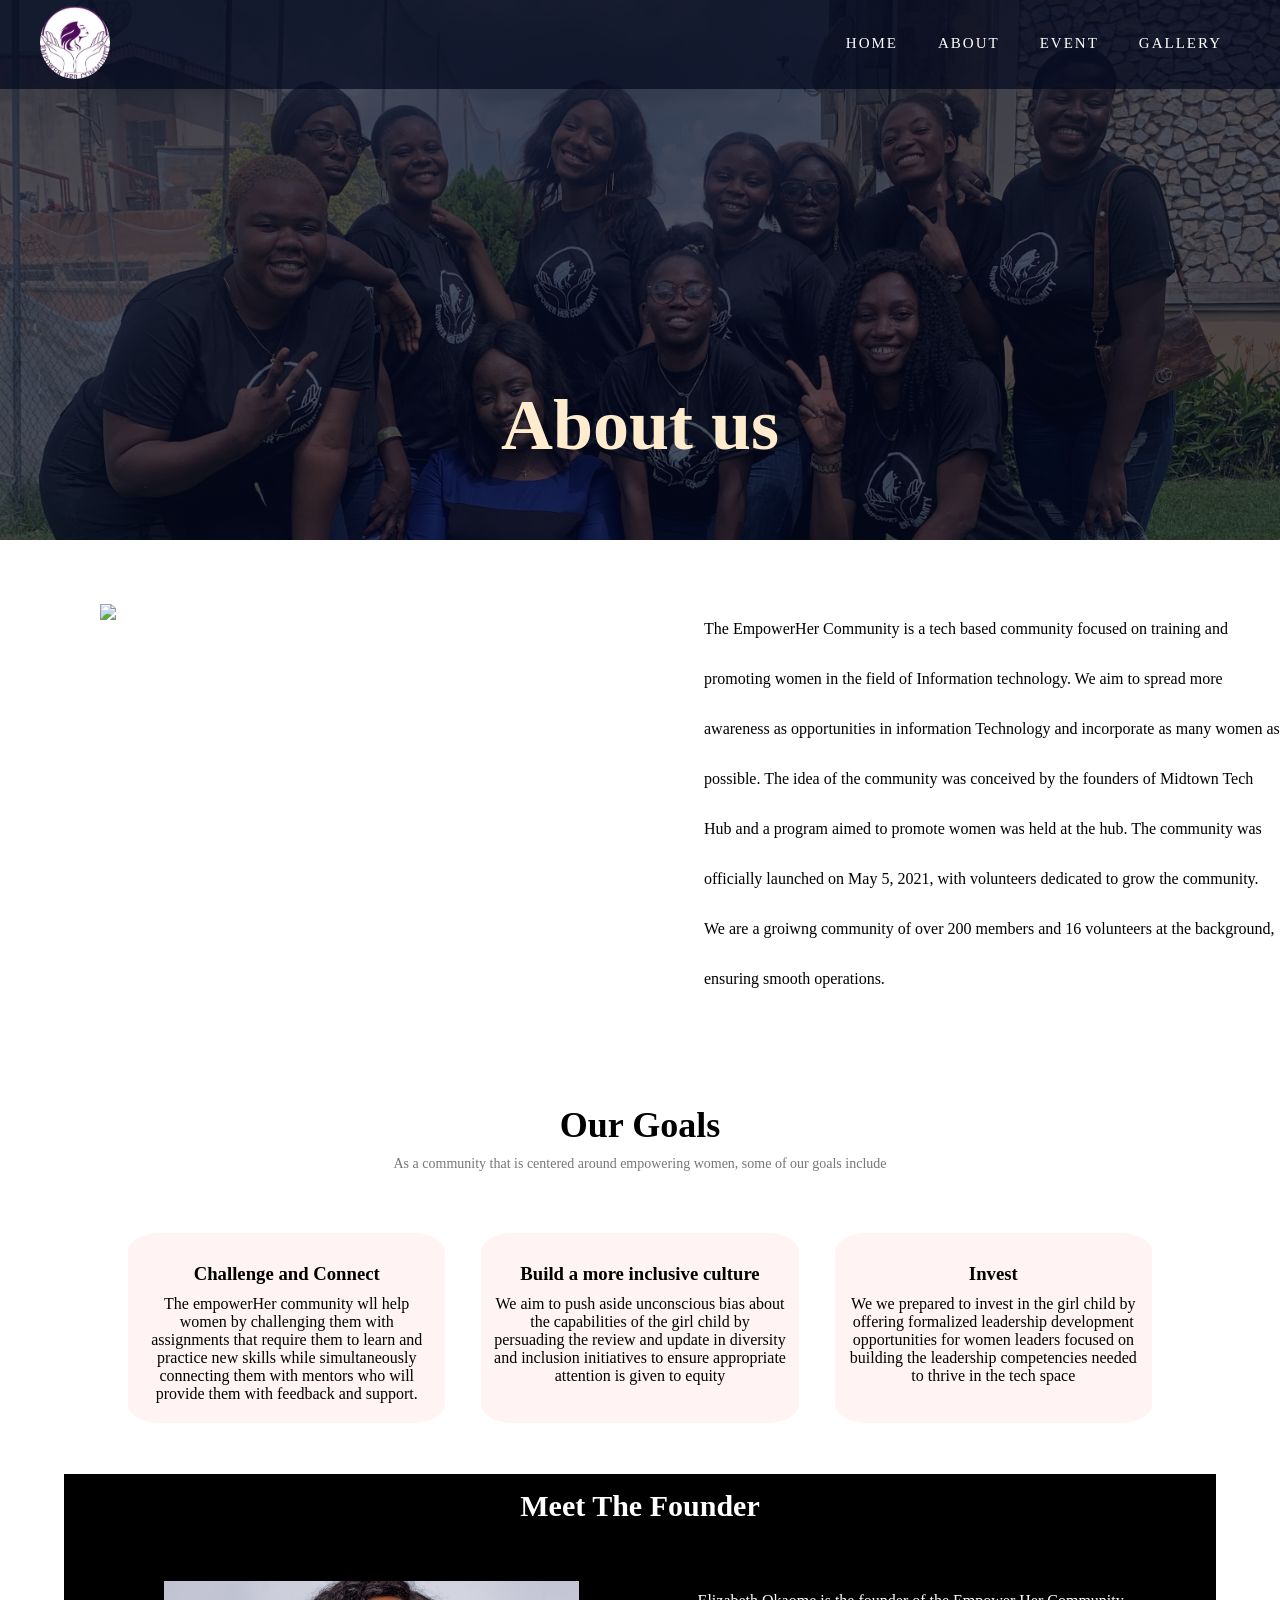
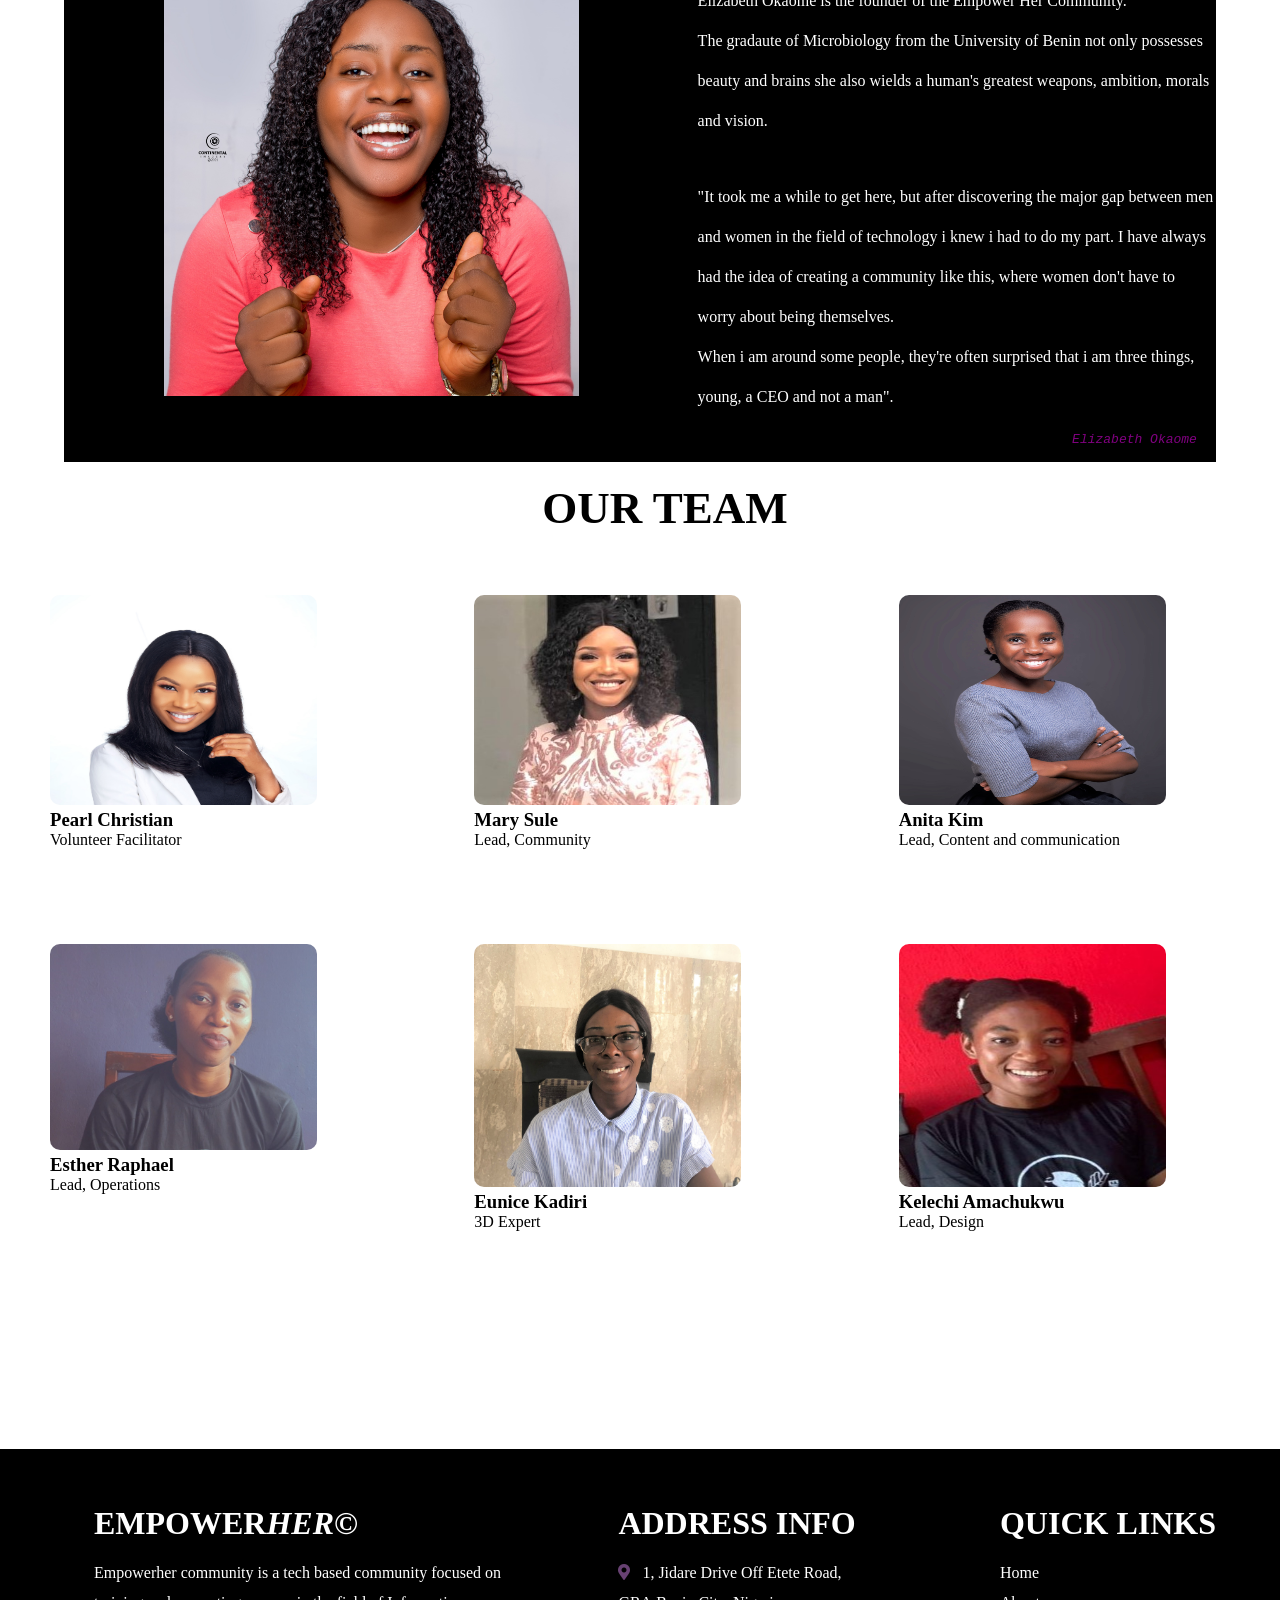
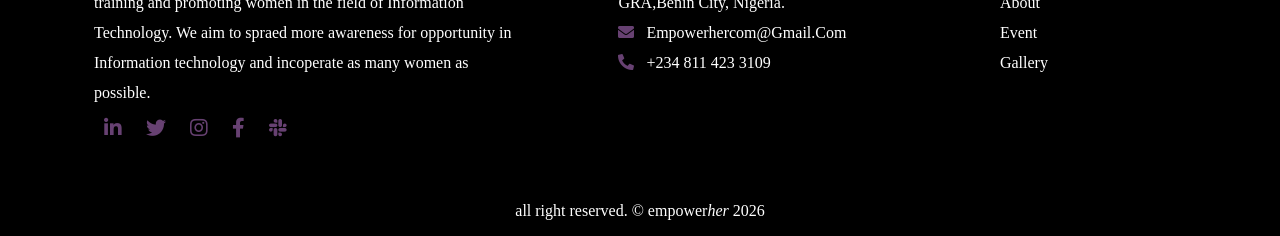
==== aboutus.html @ df70bac2 "first commit." ====
<!DOCTYPE html>
<html>
<head>
	<title>EMPOWERHER/ABOUT</title>
	<meta charset="utf-8">
	<meta http-equiv="X-UA-Compatible" content="IE=edge">
	<meta name="viewport" content="width=device-width, initial-scale=1.0">
	<link rel="stylesheet" href="css/style.css">
<link rel="stylesheet" href="css/aboutus.css">
	<link rel="stylesheet" href="https://cdnjs.cloudflare.com/ajax/libs/font-awesome/5.14.0/css/all.min.css">	
</head>
<body>
	<!-- nAV start -->
	<nav>
		<a href="index.html"> <img src="imgg/Capture woman.PNG" alt="#" /> </a>
		<div class="nav-links">
		  <ul>
			<li><a href="index.html">home</a></li>
			<li><a href="aboutus.html">about</a></li>
			<li>
			  <a href="event.html">event</a>
			</li>
			<li>
			  <a href="emp.gallary.html">gallery</a>
			</li>
		  </ul>
		</div>
		<div class="mobile-view" id="navLink">
		  <i class="fa fa-times" onclick="hideMenu()"></i>
		  <ul>
			<li><a href="index.html">home</a></li>
			<li><a href="aboutus.html">about</a></li>
			<li><a href="event.html">event</a></li>
			<li><a href="emp.gallary.html">gallery</a></li>
		  </ul>
		</div>
		<i class="fa fa-bars" onclick="showMenu()"></i>
	  </nav>
	  <section class="banner-header">
			<div class="text-box">
				<h1>
					About us
				</h1>

			</div>
	</section>
    <!-- banner end -->
    <!--about empower her begins starts-->
    <section class="about">
        <div class="row about-row">
            <div class="about-col">
                <img src="images/photo0.jpeg">
            </div>
            <div class="about-col">
                <p>The EmpowerHer Community is a tech based community focused on training and promoting women in the field of Information technology. 
					We aim to spread more awareness as opportunities in information Technology and incorporate as many women as possible.
					The idea of the community was conceived by the founders of Midtown Tech Hub and a program aimed to promote women was held at the hub.
					The community was officially launched on May 5, 2021, with volunteers dedicated to grow the community.
					We are a groiwng community of over 200 members and 16 volunteers at the background, ensuring smooth operations.
                </p>
            </div>
        </div>
    </section>
    <!-- about empower her ends-->
    <section class= "goals">
		<h1> Our Goals </h1>
		<p>As a community that is centered around empowering women, some of our goals include
		</p>
		<div class="row">
			<div class="goals-col">
				<h3>Challenge and Connect</h3>
				<p> The empowerHer community wll help women by challenging them with assignments that require them to learn and practice new skills while simultaneously connecting them with mentors who will provide them with feedback and support.</p>
			</div>
			<div class="goals-col">
				<h3> Build a more inclusive culture</h3>
				<p> We aim to push aside unconscious bias about the capabilities of the girl child by persuading the review and update in diversity and inclusion initiatives to ensure appropriate attention is given to equity</p>
			</div>
			<div class="goals-col">
				<h3> Invest</h3>
				<p> We we prepared to invest in the girl child by offering formalized leadership development opportunities for women leaders focused on building the leadership competencies needed to thrive in the tech space</p>
			</div>
		</div>
	</section>
	 <section>
		<div class="founder">
			<div>
				<h1> Meet The Founder</h1>
			</div>
			<div class="row founder-row">
				<div class="about-col founder-img founder-col">
					<img title="Meet The Founder" src="images/liz.jpg">
				</div>
				<div class="about-col founder-col">
					<p>
						Elizabeth Okaome is the founder of the Empower Her Community.<br> The gradaute of Microbiology from the University of Benin not only possesses beauty and brains she also wields a human's greatest weapons, ambition, morals and vision.
					</p>
					<br>
					<br>
					<p>"It took me a while to get here, but after discovering the major gap between men and women in the field of technology i knew i had to do my part.
						I have always had the idea of creating a community like this, where women don't have to worry about being themselves. <br>
							When i am around some people, they're often surprised that i am three things, young, a CEO and not a man". 
					</p>
					<pre style="color: purple; margin-top: 0;">	
						<i>Elizabeth Okaome </i>
					</pre>
				</div>
        	</div>
		</div>
	</section>
	<section>
		<div class="members">
			<div class="teamhead">
				<h1> OUR TEAM</h1>
			</div>		
			<div class="row"> 
				<div class="members-col">
					<img src="images/pear.jpg">
					<div class="layer">
						<h3> Pearl Christian</h3>
						<p> Volunteer Facilitator</p>
					</div>
				</div>
				<div class="members-col">
					<img src="images/mary.jpg">
					<div class="layer">
						<h3>Mary Sule </h3>
						<p> Lead, Community</p>
					</div>
				</div>
				<div class="members-col">
					<img src="images/kim.jpg">
					<div class="layer">
						<h3> Anita Kim</h3>
						<p> Lead, Content and communication</p>
					</div>
				</div>
				<div class="members-col">
					<img src="images/esther.png">
					<div class="layer">
						<h3>Esther Raphael</h3>
						<p>Lead, Operations</p>
					</div>
				</div>
				<div class="members-col">
					<img src="images/eunice.jpg">
					<div class="layer">
						<h3>Eunice Kadiri </h3>
						<p> 3D Expert</p>
					</div>
				</div>
				<div class="members-col">
					<img src="images/kele.jpg">
					<div class="layer">
						<h3>Kelechi Amachukwu </h3>
						<p> Lead, Design</p>
					</div>
				</div>
		</div>	
	</section>
	<!-- footer start -->
    <footer>
		<div class="roww">
		  <div class="footer-col">
			<h1>empower<em>her</em>&copy;</h1>
			<p>
			  Empowerher community is a tech based community focused on training
			  and promoting women in the field of Information Technology. We aim
			  to spraed more awareness for opportunity in Information technology
			  and incoperate as many women as possible.
			</p>
			<div class="social-links">
			  <a href="#"><i class="fab fa-linkedin-in"></i></a>
			  <a href="#"><i class="fab fa-twitter"></i></a>
			  <a href="#"><i class="fab fa-instagram"></i></a>
			  <a href="#"><i class="fab fa-facebook-f"></i></a>
			  <a href="#"><i class="fab fa-slack"></i></a>
			</div>
		  </div>
  
		  <div class="footer-col">
			<h1>address info</h1>
          <p>
            <i class="fa fa-map-marker-alt"></i>&nbsp;&nbsp; 1, Jidare Drive off Etete road, <br />
            GRA,benin city, nigeria. <br />
          </p>

          <p>
            <i class="fa fa-envelope"></i>&nbsp;&nbsp; empowerhercom@gmail.com
          </p>
          <p> 
            <i class="fa fa-phone-alt"></i> &nbsp;&nbsp;+234 811 423 3109 
          </p>
        </div>
		  <div class="footer-col">
			<h1>quick links</h1>
			<ul>
			  <li>
				<a href="index.html">home</a>
			  </li>
			  <li>
				<a href="aboutus.html">about</a>
			  </li>
			  <li>
				<a href="emp.gallary.html">event</a>
			  </li>
			  <li>
				<a href="event.html">gallery</a>
			  </li>
			</ul>
		  </div>
		</div>
		<div class="footer-bottom">
		  <p>
			all right reserved. &copy; empower<em>her</em>
			<span class="current-date-year"> </span>
		  </p>
		</div>
	  </footer>
	  <!-- footer section end -->

	  <script>
		var navLink = document.getElementById('navLink')
		function showMenu() {
		  navLink.style.display = 'block'
		}
		function hideMenu() {
		  navLink.style.display = 'none'
		}
  
		//current date for footer
		var date = new Date()
		document.querySelector('.current-date-year').innerHTML =
		  date.getFullYear()
	  </script>
</body>

</html>
---- css/style.css ----
@import url('https://fonts.googleapis.com/css2?family=Poppins:wght@100;200;300;400;500;600;700;800;900&display=swap');
* {
  margin: 0;
  padding: 0;
  box-sizing: border-box;
  /* font-family: 'Poppins',sans-serif; */
}
/* nav and banner start */

.banner {
  min-height: 100vh;
  width: 100%;
  background: linear-gradient(rgba(4, 9, 30, 0.7), rgba(4, 9, 30, 0.7)),
    url(../image/banner1.jpg);
  background-position: center;
  background-repeat: no-repeat;
  background-size: cover;
  position: relative;
  background-attachment: fixed;
  animation-name: slide;
  animation-duration: 20s;
  animation-delay: -2s;
  animation-iteration-count: infinite;
}
/* slide show for the banner */

@keyframes slide {
  25% {
    background: linear-gradient(rgba(4, 9, 30, 0.7), rgba(4, 9, 30, 0.7)),
      url(../image/banner2.jpg);
    background-repeat: no-repeat;
    background-size: cover;
    position: relative;
    background-attachment: fixed;
  }
  50% {
    background: linear-gradient(rgba(4, 9, 30, 0.7), rgba(4, 9, 30, 0.7)),
      url(../image/banner3.jpg);
    background-repeat: no-repeat;
    background-size: cover;
    position: relative;
    background-attachment: fixed;
  }
  75% {
    background: linear-gradient(rgba(4, 9, 30, 0.7), rgba(4, 9, 30, 0.7)),
      url(../image/banner4.jpg);
    background-repeat: no-repeat;
    background-size: cover;
    position: relative;
    background-attachment: fixed;
  }
  100% {
    background: linear-gradient(rgba(4, 9, 30, 0.7), rgba(4, 9, 30, 0.7)),
      url(../image/banner1.jpg);
    background-repeat: no-repeat;
    background-size: cover;
    position: relative;
    background-attachment: fixed;
  }
}

.id {
  border-radius: 50%;
  font-weight: 100px;
}

/* slide show for the banner end */
nav img {
  width: 70px;
  border-radius: 50%;
  position: relative;
}
nav {
  display: flex;
  justify-content: space-between;
  align-items: center;
  padding: 6px 40px;
  font-weight: 800px;
  position: fixed;
  top: 0;
  left: 0;
  width: 100%;
  display: flex;
  z-index: 3;
  transition: 0.5;
  background-color: rgba(4, 9, 30, 0.7);
}

.nav-links {
  flex-grow: 1;
  text-align: right;
}

.nav-links ul li {
  display: inline-block;
  list-style: none;
  padding: 6px 18px;
  position: relative;
}
.nav-links ul li::after {
  content: ' ';
  width: 0%;
  height: 2px;
  background: rgba(103, 65, 114, 1);
  display: block;
  margin: auto;
  transition: 0.5s;
}
.nav-links a {
  text-decoration: none;
  font-size: 15px;
  text-transform: uppercase;
  color: white;
  transition: 0.6s ease;
  position: relative;
  letter-spacing: 2px;
}

.nav-links ul li:hover::after {
  width: 100%;
}
.text {
  color: white;
  text-align: center;
  padding-top: 200px;
  line-height: 80px;
  letter-spacing: 3px;
}
.text h1 {
  font-size: 80px;
  text-transform: uppercase;
}

.text p {
  font-size: 40px;
  text-transform: capitalize;
}
.text button {
  background-color: rgba(103, 65, 114, 1);
  text-decoration: none;
  letter-spacing: normal;
  text-transform: uppercase;
  height: 50px;
  font-size: 20px;
  color: white;
  outline: none;
  border: none;
  transition: 0.5s ease;
  width: 20%;
}
.text button:hover {
  background-color: black;
}

.mobile-view {
  display: none;
}

nav .fa {
  display: none;
}

@media (max-width: 850px) {
  .nav-links {
    display: none;
  }
  nav .fa {
    display: block;
    color: white;
    margin: 10px;
    font-size: 22px;
    cursor: pointer;
  }
  .mobile-view {
    position: absolute;
    background-color: rgba(103, 65, 114, 1);
    height: 100vh;
    width: 180px;
    top: 0;
    right: 0;
    text-align: left;
    z-index: 2;
    display: none;
  }
  .mobile-view ul li {
    list-style: none;
    display: inline-block;
    padding: 30px 15px;
    position: relative;
    display: block;
  }

  .mobile-view ul li a {
    text-decoration: none;
    font-size: 20px;
    color: white;
    text-transform: uppercase;
  }

  .mobile-view ul {
    padding: 30px;
  }
  .text h1 {
    font-size: 55px;
  }
  .text span {
    margin-bottom: 50px;
  }
  .text p {
    font-size: 20px;
  }
  .text {
    line-height: 65px;
  }
  .text button {
    width: 30%;
  }
}

@media (max-width: 546px) {
  .text h1 {
    font-size: 36px;
  }
  .text {
    line-height: 60px;
  }
  .text span {
    font-size: 30px;
  }
  .text p {
    font-size: 17px;
  }
  .text button {
    width: 50%;
  }
}
@media (max-width: 392px) {
  .text h1 {
    font-size: 30px;
  }
  .text {
    line-height: 50px;
  }
  .text p {
    font-size: 17px;
  }
  .text button {
    width: 50%;
  }
  .id {
    display: none;
  }
}
/* nav and banner end */
/* our community start */
.E-her {
  text-align: center;
  height: 200px;
  padding-top: 40px;
  line-height: 70px;
  background-color: white;
}
.E-her h1 {
  font-size: 50px;
  text-transform: uppercase;
  letter-spacing: 3px;
}
.E-her p {
  font-size: 18px;
}
@media (max-width: 660px) {
  .E-her h1 {
    font-size: 25px;
  }
  .E-her {
    line-height: 35px;
    height: 150px;
    margin-bottom: 30px;
  }
}
/* our community end */
/* slide show start */

.slider-sec {
  min-height: 80%;
  display: grid;
  place-items: center;
  background-color: white;
  padding-bottom: 30px;
}
.sliider {
  height: 250px;
  margin: auto;
  position: relative;
  width: 90%;
  display: grid;
  place-items: center;
  overflow: hidden;
}

.slide-track {
  display: flex;
  width: calc(350px * 18);
  animation: scroll 30s linear infinite;
}
.slide-track:hover {
  animation-play-state: paused;
}
/* animation effect */
@keyframes scroll {
  0% {
    transform: translateX(0);
  }
  100% {
    transform: translateX(calc(-350px * 9));
  }
}

.slide-img {
  height: 200px;
  width: 350px;
  display: flex;
  align-items: center;
  padding: 5px;
  perspective: 100px;
}

.slide-img img {
  width: 100%;
  transition: transform 1s;
}
/* hover effect */
.slide-img img:hover {
  transform: translateZ(20px);
}
/* gradient shadow */

.sliider::before,
.sliider::after {
  background: linear-gradient(
    to right,
    rgba(103, 65, 114, 0.5) 0%,
    rgba(225, 105, 180, 0) 100%
  );
  content: '';
  height: 100%;
  position: absolute;
  width: 15%;
  z-index: 2;
}

.sliider::before {
  left: 0;
  top: 0;
}
.sliider::after {
  right: 0;
  top: 0;
  transform: rotateZ(180deg);
}

/* slide show end */
/* mission and vision start */

.vision {
  width: 80%;
  margin: auto;
  text-align: center;
  padding-top: 20px;
}
.roww {
  margin: 3% 5%;
  display: flex;
  justify-content: space-between;
}

.vision-col {
  flex-basis: 45%;
  border-radius: 7%;
  margin-bottom: 10px;
  background: rgba(103, 65, 114, 0.1);
  padding: 25px;
  cursor: pointer;
}
.vision-col i {
  padding-bottom: 20px;
  font-size: 40px;
}

.vision h1 {
  text-align: center;
  padding-bottom: 15px;
  font-size: 30px;
  text-transform: uppercase;
}

.vision-col p {
  padding-top: 10px;
  font-size: 18px;
}
.vision h2 {
  text-align: center;
  font-size: 40px;
  text-transform: uppercase;
  margin-top: 60px;
}
@media (max-width: 950px) {
  .vision-col {
    text-align: center;
    margin: 10px;
    align-items: center;
    flex-basis: 95%;
  }

  .vision-col i {
    font-size: 25px;
  }
  .vision-col h1 {
    font-size: 20px;
    padding-top: 15px;
  }
  .vision h2 {
    font-size: 27px;
  }
}
/* mission and vision end */
/* testimonial start */
.testimonial {
  background: black;
  padding: 30px 0px;
  margin-top: 100px;
}
.testimonial h1 {
  text-transform: uppercase;
  text-align: center;
  margin-top: 20px;
  font-size: 40px;
  color: white;
}
.roww {
  margin: 3% 5%;
  display: flex;
  justify-content: space-between;
  flex-wrap: wrap;
}
.testimonial-col {
  flex-basis: 23%;
  text-align: center;
  margin-bottom: 50px;
  /* border: solid 1px white; */
  background: rgba(103, 65, 114, 0.3);
  border-radius: 17px;

  height: 400px;
  /* height: 550px; */
}
.testimonial-col h4 {
  color: white;
}
.testimonial-col img {
  width: 50px;
  border-radius: 50%;
  height: 50px;
}

.testimonial-col i {
  margin-bottom: 30px;
  color: rgba(103, 65, 114, 1);
}
.testimonial-col p {
  padding-top: 50px;
  padding-bottom: 20px;
  padding-right: 50px;
  padding-left: 50px;
  color: white;
  font-size: 18px;
}
@media (max-width: 1261px) {
  .testimonial-col {
    flex-basis: 31%;
  }
  .testimonial h1 {
    font-size: 27px;
  }
}
@media (max-width: 945px) {
  .testimonial-col {
    flex-basis: 45%;
  }
}
@media (max-width: 639px) {
  .testimonial-col {
    flex-basis: 95%;
  }
}
/* testimonial end */
/* footer start */
footer {
  background: black;
  color: white;
  margin-top: 100px;
  padding-top: 20px;
  line-height: 30px;
}

footer h1 {
  padding-bottom: 20px;
  text-transform: uppercase;
}
footer ul li {
  list-style: none;
}
footer ul li a {
  text-decoration: none;
  color: white;
  text-transform: capitalize;
}

footer i {
  color: rgba(103, 65, 114, 1);
}

footer .footer-col:first-child {
  flex-basis: 40%;
  padding-left: 30px;
}

footer .footer-col:nth-child(2) {
  flex-basis: 25%;
}

footer .facility-col:last-child {
  flex-basis: 25%;
}
footer .social-links i {
  font-size: 20px;
  padding: 10px;
}
.footer-col:nth-child(2) p {
  text-transform: capitalize;
}
.footer-bottom {
  text-align: center;
  padding: 10px 0;
}

@media (max-width: 995px) {
  .footer-col {
    flex-basis: 45%;
  }

  .footer-col:last-child {
    padding-left: 30px;
    padding-top: 30px;
  }
}

@media (max-width: 626px) {
  .roww {
    flex-direction: column;
  }
  .footer-col:nth-child(2) {
    padding-left: 30px;
    padding-top: 30px;
  }
}
---- css/aboutus.css ----
/* google font */
@import url(http://db.onlinewebfonts.com/c/c230ecbf5e13583fc4c70a14726c9055?family=Tangerine);
*{
	margin: 0;
	padding: 0;
	box-sizing: border-box;
}
/* nav and banner start */
.banner-header{
	min-height: 60vh;
	background-image: linear-gradient(rgba(4,9,30,0.7),rgba(4,9,30,0.7)), url(../images/team.jpeg);
	background-repeat: no-repeat;
	background-position:center ;
	background-size: cover;
	position: relative;

} 
.text-box{
	text-align: center;
	padding-top: 30%;
	top: 85%;
	color: blanchedalmond;
	font-family: 'Tangerine';
	font-size: 300%;
}

/* about empower her starts	 */
/* .about-header{
	min-height: 50vh;
	width: 100%;
	background-image: linear-gradient(rgba(4,9,30,0.7), rgba(4,9,30,0.7)), url(images/team.jpeg);
	background-repeat: no-repeat;
	background-position: center;
	background-size: cover;
	height: 90vh;
	position: relative;
} */
.about-col {
	flex-basis: 45%;

}
.row {
	margin-top: 5%;
	display: flex;
	flex-wrap: wrap;
	justify-content: space-between;
}
.about-col img{
	width: 100%;
}
.about-col p {
	line-height: 50px;
}
.about-row {
	justify-content: space-around;
}
@media (max-width:820px) {
	.about-col{
		flex-basis: 45%;
	}
}	
@media (max-width:600px) {
	.row{
		flex-direction: column;
	}
}
/* ourgoals start */
.goals{
	width: 80%;
	margin: auto;
	padding-top: 100px;
	text-align: center;
}
.goals > h1 {
	font-size: 36px;
	font-weight: 600;
	
}
.goals > p{
	color: #777;
	font-size: 14px;
	font-weight:300 ;
	padding: 10px;
}
.goals-col {
	flex-basis: 31%;
	background-color:#fff3f3;
	padding: 20px 12px;
	margin-bottom: 5%;
	transition: 0.3s ease;
	border-radius: 10%;
}
.goals h3 {
	text-align: center;
	font-weight: 600;
	margin: 10px 0 ;
} 
.goals-col:hover{
	box-shadow : 0 0 20px 0px rgba(0,0,0,0.2) ;
	cursor: pointer;
}	
@media (max-width:820px) {
	.goals-col{
		flex-basis: 45%;
	}
}	
@media (max-width:600px) {
	.row{
		flex-direction: column;
	}
}
/* our goals end */
/* founder starts */
.row {
	margin-top: 5%;
	display: flex;
	flex-wrap: wrap;
	justify-content: space-between;
}
.founder {
	width: 90%;
	margin: auto;
	background-color: black;
	color: white;
}
.founder-row {
	flex-basis: 45%;
	
}

.about-col img{
	width: 90%;
	margin-left: 100px;
}
.founder-col p {
	line-height: 30px;
}
.founder h1 {
	text-align: center;
	font-size: 30px;
	padding-top: 15px;
}
.founder-img img {
	width: 80%;
}
@media (max-width:920px) {
	.about-col{
		flex-basis: 45%;
	}
}	
@media (max-width:600px) {
	.row{
		flex-direction: column;
	}
	.founder-col {
		flex-basis: 95%;
	}
}
/* founder ends /*
	/*
	.course-col{
		flex-basis: 95%;
	}
	*/
/* our team starts */
.members {
	margin-left: 50px;
	margin-bottom: 20px;
}
.members-col {
	flex-basis: 31%;

}
.teamhead {
	text-align: center;
	font-size: 30px;
	margin-top: 20px;
}
.row {
	margin-top: 5%;
	display: flex;
	flex-wrap: wrap;
}
.members-col img{
	width: 70%;
	max-height: 60%;
	line-height: 50px;
	border-radius: 10px;
}

.about-col p {
	line-height: 50px;
}
.founder-col p{
	line-height: 40px;
}

@media (max-width:820px) {
	.members-col{
		flex-basis: 45%;
	}
}	
@media (max-width:600px) {
	.members-col{
		flex-basis: 95%;
		margin-bottom: 10px;
		padding-bottom: 20px;
	}
}

/* our team ends */
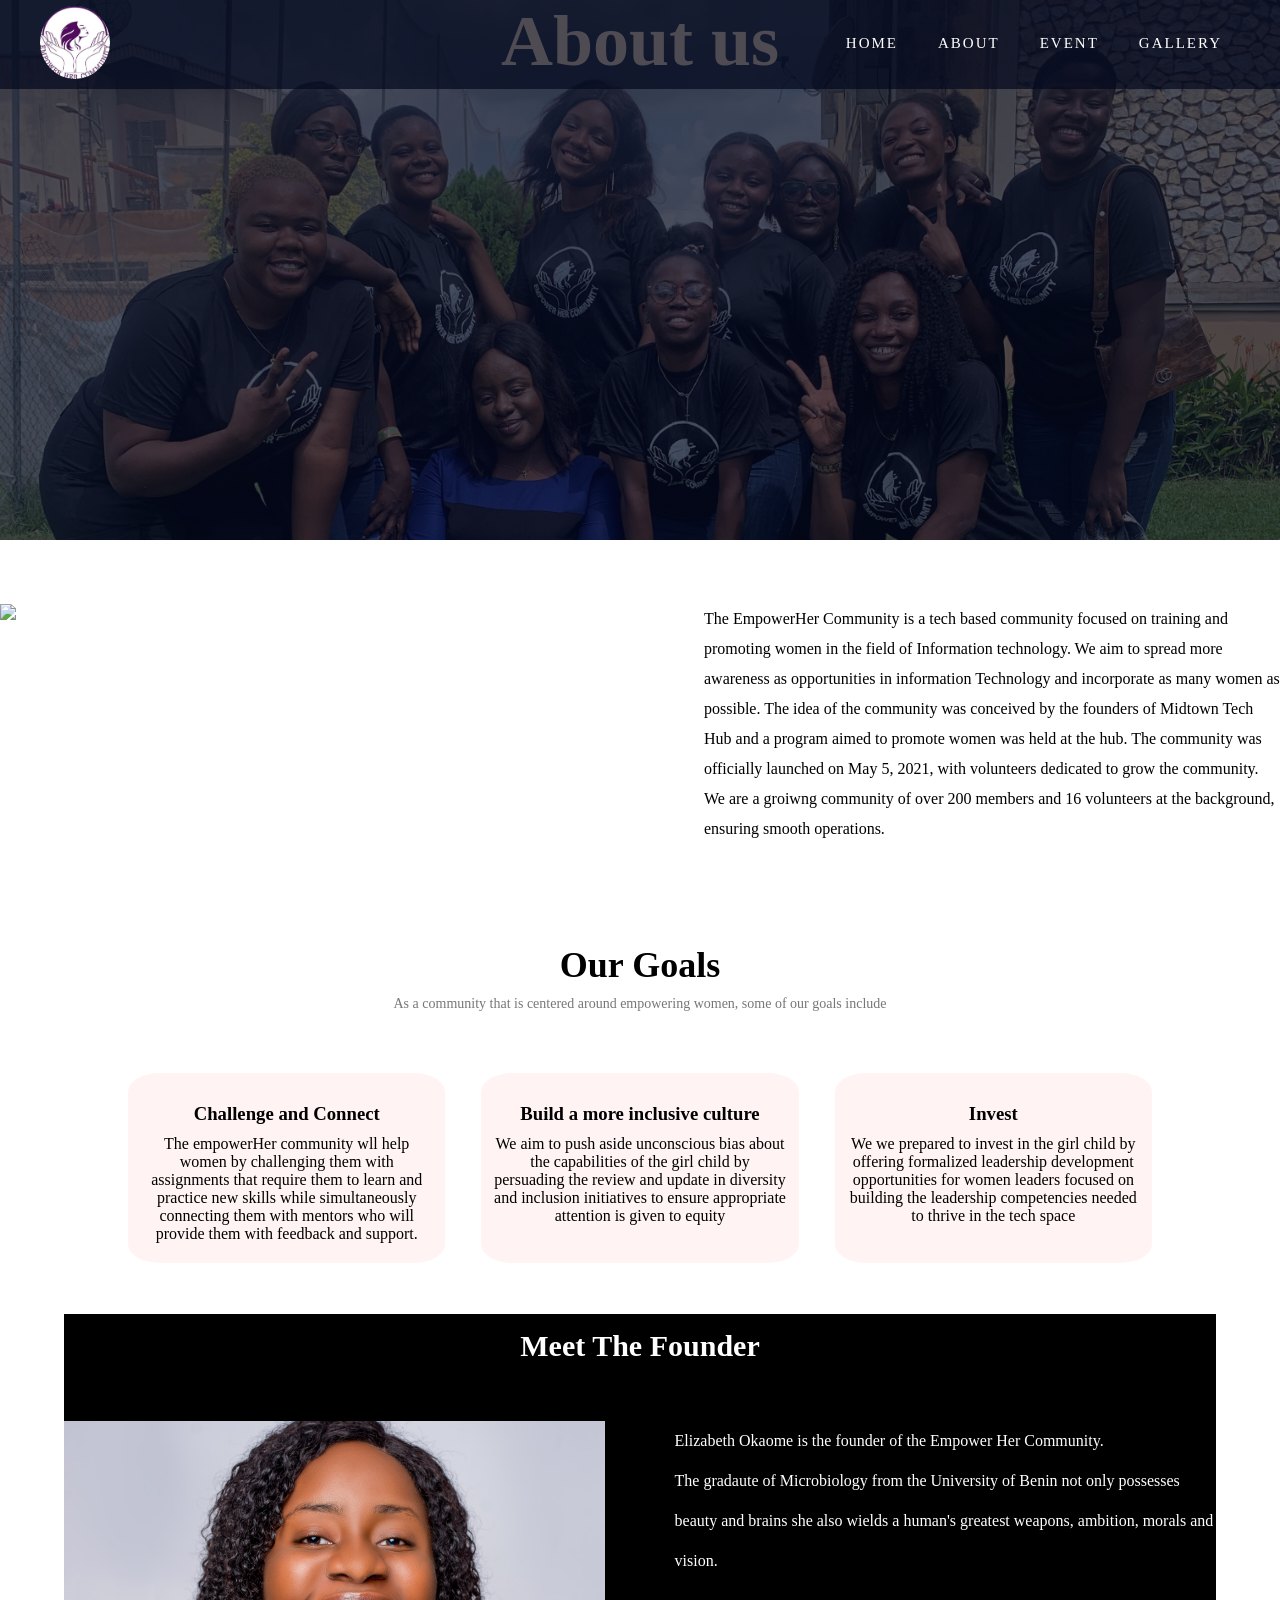
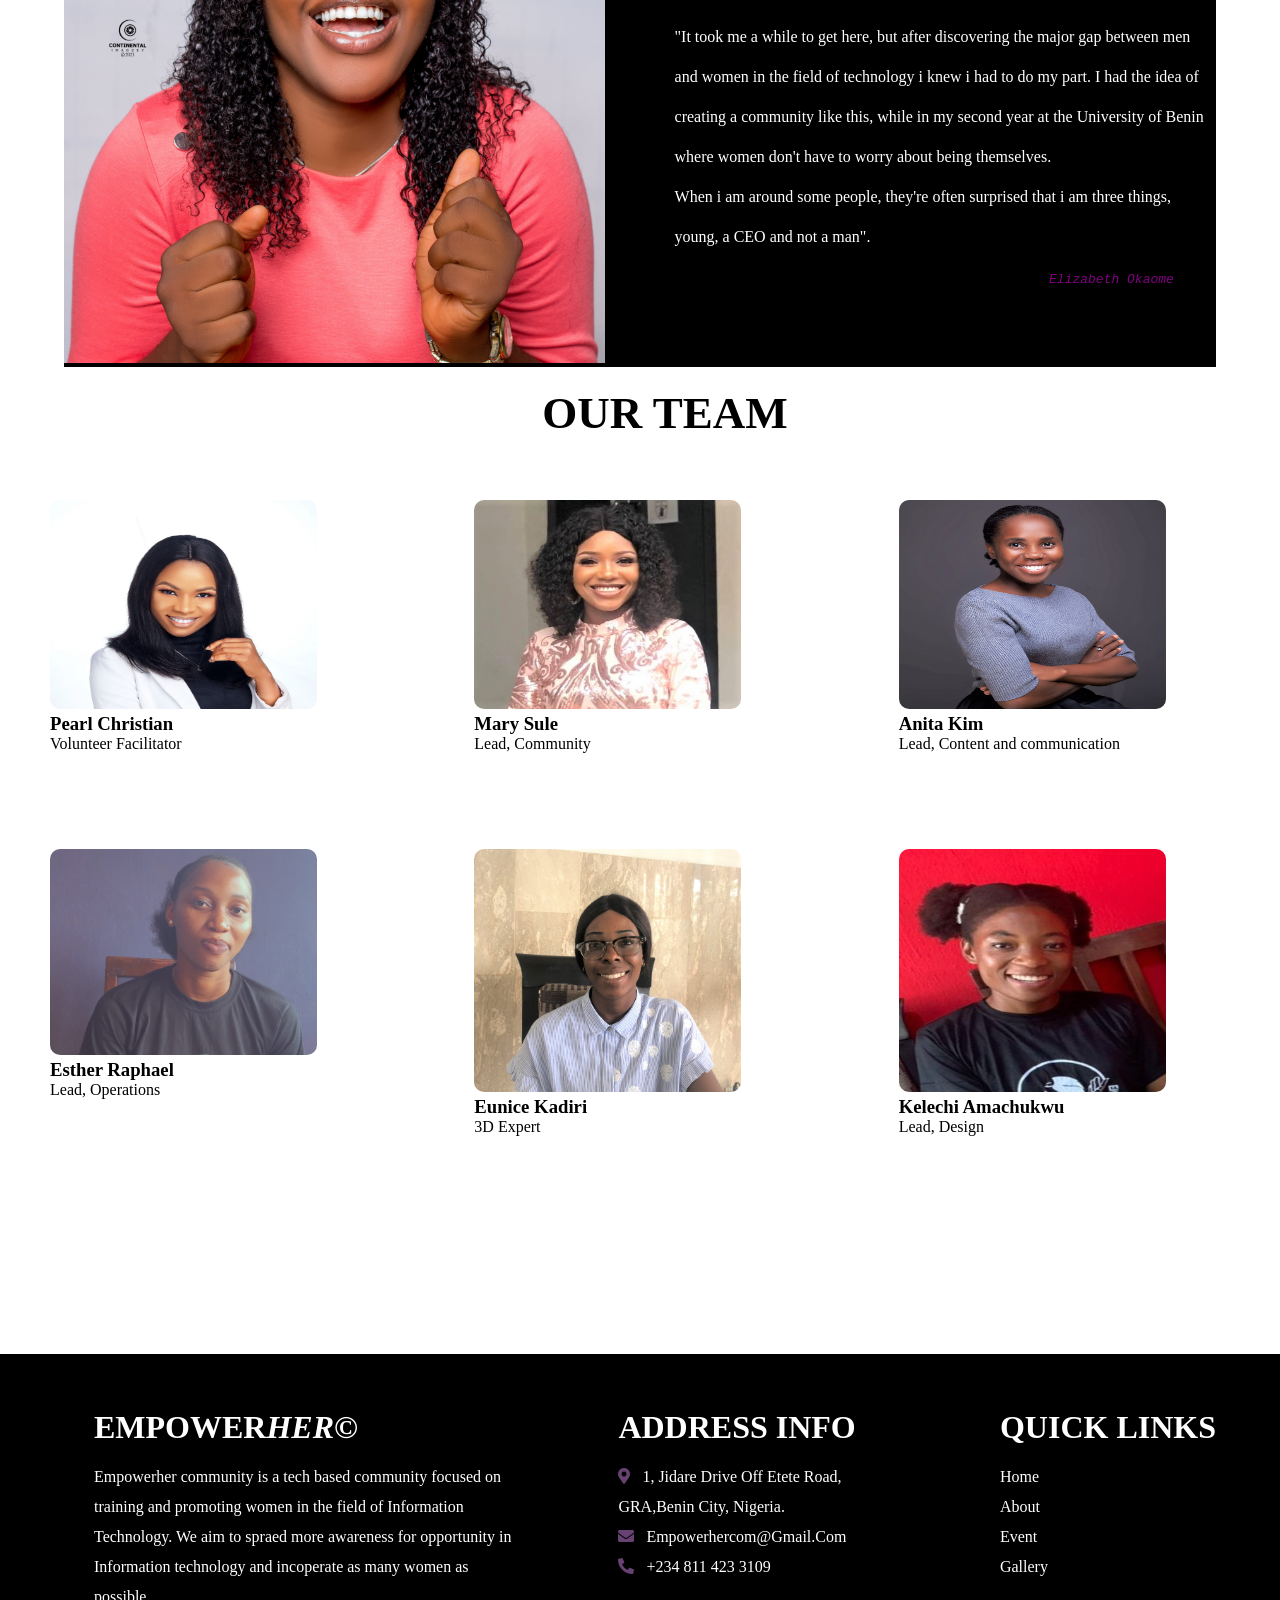
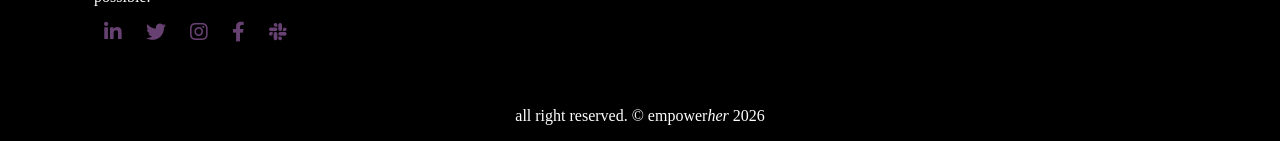
==== commit 9044be6c: "." ====
--- a/aboutus.html
+++ b/aboutus.html
@@ -5,8 +5,10 @@
 	<meta charset="utf-8">
 	<meta http-equiv="X-UA-Compatible" content="IE=edge">
 	<meta name="viewport" content="width=device-width, initial-scale=1.0">
-	<link rel="stylesheet" href="css/style.css">
+	<link rel="stylesheet" href="css/style.css"><meta lang="en">
 <link rel="stylesheet" href="css/aboutus.css">
+	
+
 	<link rel="stylesheet" href="https://cdnjs.cloudflare.com/ajax/libs/font-awesome/5.14.0/css/all.min.css">	
 </head>
 <body>
@@ -47,7 +49,7 @@
     <!-- banner end -->
     <!--about empower her begins starts-->
     <section class="about">
-        <div class="row about-row">
+        <div class="about-row">
             <div class="about-col">
                 <img src="images/photo0.jpeg">
             </div>
@@ -86,18 +88,18 @@
 			<div>
 				<h1> Meet The Founder</h1>
 			</div>
-			<div class="row founder-row">
-				<div class="about-col founder-img founder-col">
-					<img title="Meet The Founder" src="images/liz.jpg">
-				</div>
-				<div class="about-col founder-col">
+			<div class=" founder-row">
+				<div class=" founder-col">
+					<img title="Meet The Founder"src="images/liz.jpg">
+				</div>
+				<div class=" founder-col">
 					<p>
 						Elizabeth Okaome is the founder of the Empower Her Community.<br> The gradaute of Microbiology from the University of Benin not only possesses beauty and brains she also wields a human's greatest weapons, ambition, morals and vision.
 					</p>
 					<br>
 					<br>
 					<p>"It took me a while to get here, but after discovering the major gap between men and women in the field of technology i knew i had to do my part.
-						I have always had the idea of creating a community like this, where women don't have to worry about being themselves. <br>
+						I had the idea of creating a community like this, while in my second year at the University of Benin where women don't have to worry about being themselves. <br>
 							When i am around some people, they're often surprised that i am three things, young, a CEO and not a man". 
 					</p>
 					<pre style="color: purple; margin-top: 0;">	
--- a/css/aboutus.css
+++ b/css/aboutus.css
@@ -17,16 +17,26 @@
 } 
 .text-box{
 	text-align: center;
-	padding-top: 30%;
 	top: 85%;
 	color: blanchedalmond;
 	font-family: 'Tangerine';
 	font-size: 300%;
 }
-
+@media(max-width:1200){
+	.text-box h1{
+		font-size: 30px;
+
+	}
+}
+@media (max-width:800) {
+	.text-box h1 {
+		font-size: 20px;
+	}
+	
+}
 /* about empower her starts	 */
 /* .about-header{
-	min-height: 50vh;
+	min-height: 100vh;
 	width: 100%;
 	background-image: linear-gradient(rgba(4,9,30,0.7), rgba(4,9,30,0.7)), url(images/team.jpeg);
 	background-repeat: no-repeat;
@@ -39,7 +49,7 @@
 	flex-basis: 45%;
 
 }
-.row {
+.about-row {
 	margin-top: 5%;
 	display: flex;
 	flex-wrap: wrap;
@@ -49,18 +59,20 @@
 	width: 100%;
 }
 .about-col p {
-	line-height: 50px;
-}
-.about-row {
-	justify-content: space-around;
-}
-@media (max-width:820px) {
+	line-height: 40px;
+}
+@media (max-width:950px) {
 	.about-col{
 		flex-basis: 45%;
 	}
 }	
 @media (max-width:600px) {
-	.row{
+	.about-row {
+		overflow: hidden;
+		flex-basis: 100%;
+	}
+	.about-col{
+		flex-basis: 95%;
 		flex-direction: column;
 	}
 }
@@ -124,36 +136,54 @@
 	color: white;
 }
 .founder-row {
-	flex-basis: 45%;
+	margin-top: 5%;
+	display: flex;
+	flex-wrap: wrap;
+	justify-content: space-between;
 	
 }
-
-.about-col img{
-	width: 90%;
-	margin-left: 100px;
-}
-.founder-col p {
-	line-height: 30px;
+.founder-col {
+	flex-basis: 47%;
+	margin-right: 0;
 }
 .founder h1 {
 	text-align: center;
 	font-size: 30px;
 	padding-top: 15px;
 }
-.founder-img img {
-	width: 80%;
-}
+.founder-col img {
+	width: 100%;
+	margin-right: 100px;
+
+}.founder-col p{
+	line-height: 40px;
+}
+
 @media (max-width:920px) {
-	.about-col{
-		flex-basis: 45%;
-	}
-}	
-@media (max-width:600px) {
-	.row{
+	.founder-col{
+		flex-basis: 45%;
+	}
+}	
+@media (max-width:600px) {
+	.founder-col{
 		flex-direction: column;
+		flex-basis: 95%;
+		display: block;
 	}
 	.founder-col {
 		flex-basis: 95%;
+	}
+	pre {
+		padding-right: 50pz;
+	}
+}
+@media (max-width:500px) {
+	.founder-img {
+		width:100%;
+		padding-right: 100px;
+	}
+	.founder-col p {
+		width: 60%;
 	}
 }
 /* founder ends /*
@@ -184,15 +214,11 @@
 .members-col img{
 	width: 70%;
 	max-height: 60%;
-	line-height: 50px;
 	border-radius: 10px;
 }
 
 .about-col p {
-	line-height: 50px;
-}
-.founder-col p{
-	line-height: 40px;
+	line-height: 30px;
 }
 
 @media (max-width:820px) {
@@ -203,8 +229,18 @@
 @media (max-width:600px) {
 	.members-col{
 		flex-basis: 95%;
-		margin-bottom: 10px;
-		padding-bottom: 20px;
+	}
+.members-col {
+	padding-bottom: 50px;
+}
+.members-col:nth-child(6) {
+	margin-bottom: 50px;
+}
+.members-col:nth-child(6) {
+	margin-bottom: 50px;
+}
+	.members-col img {
+		height: 80%;
 	}
 }
 
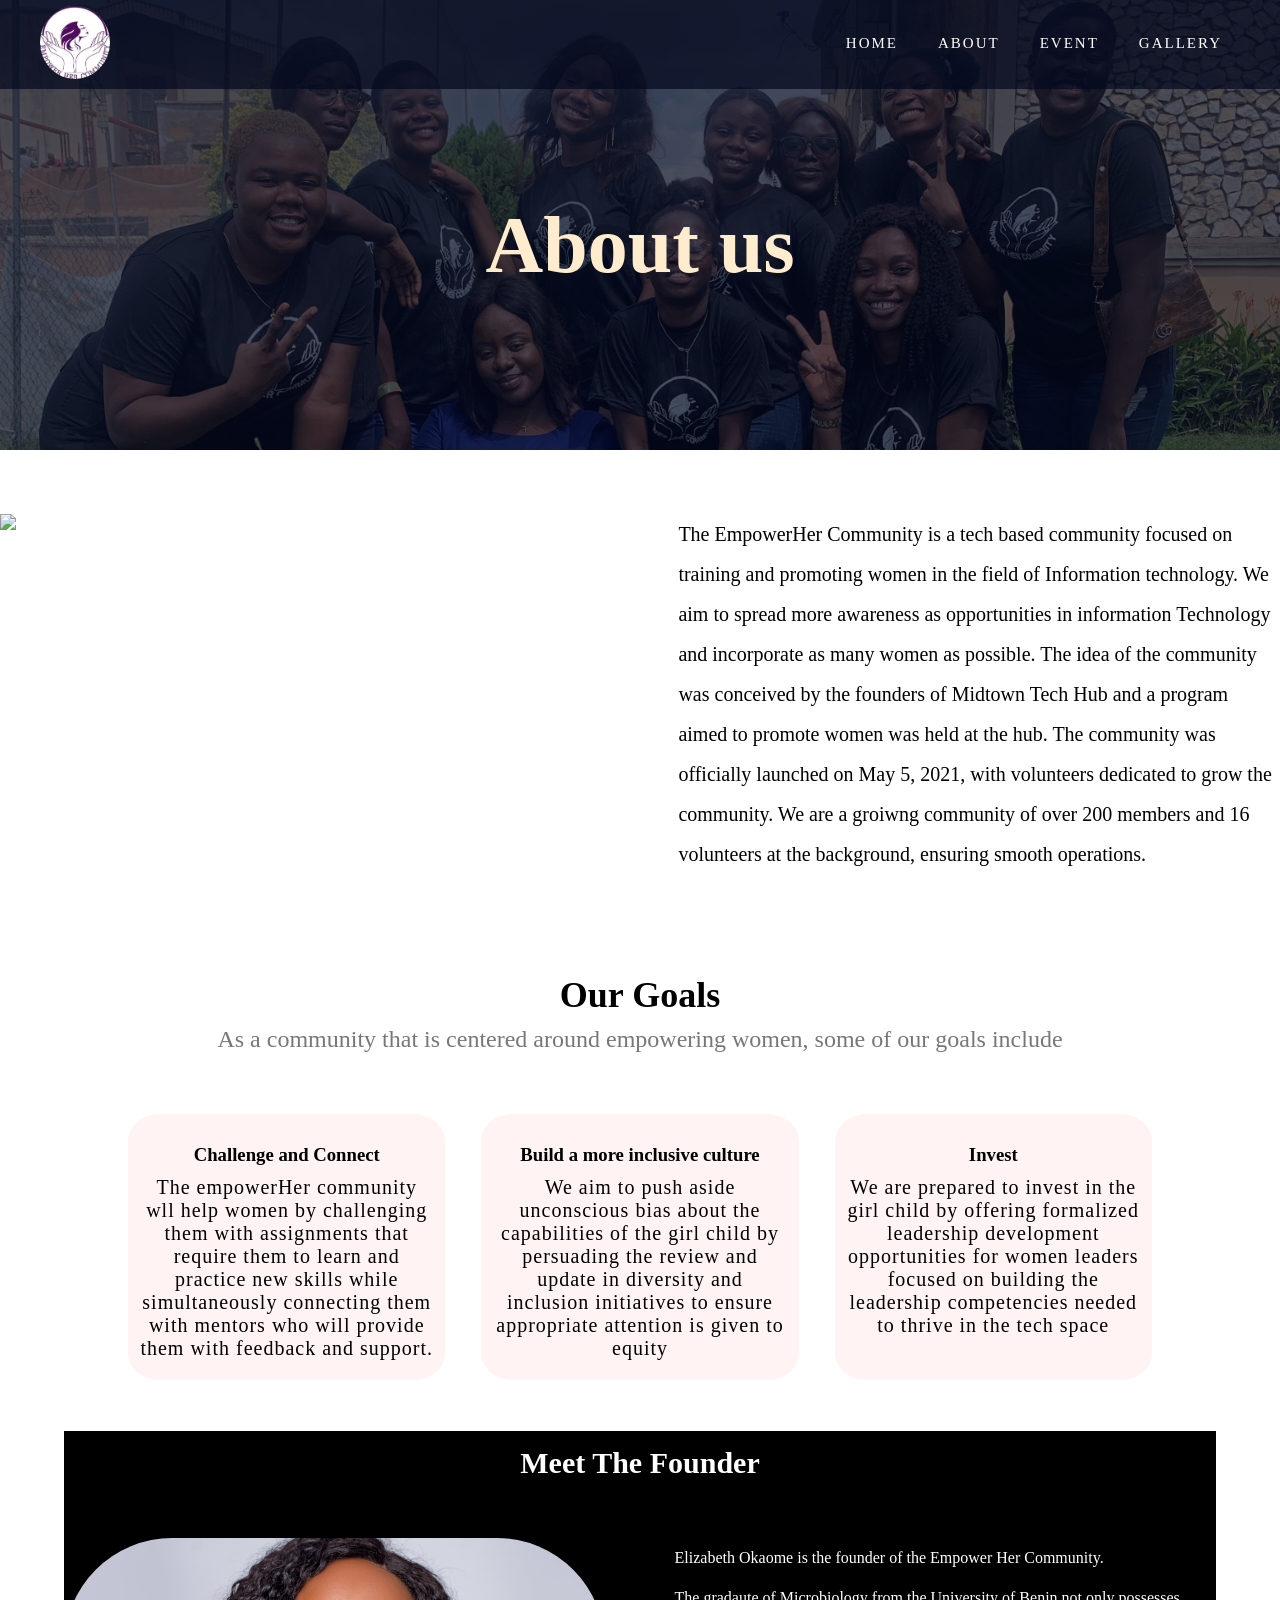
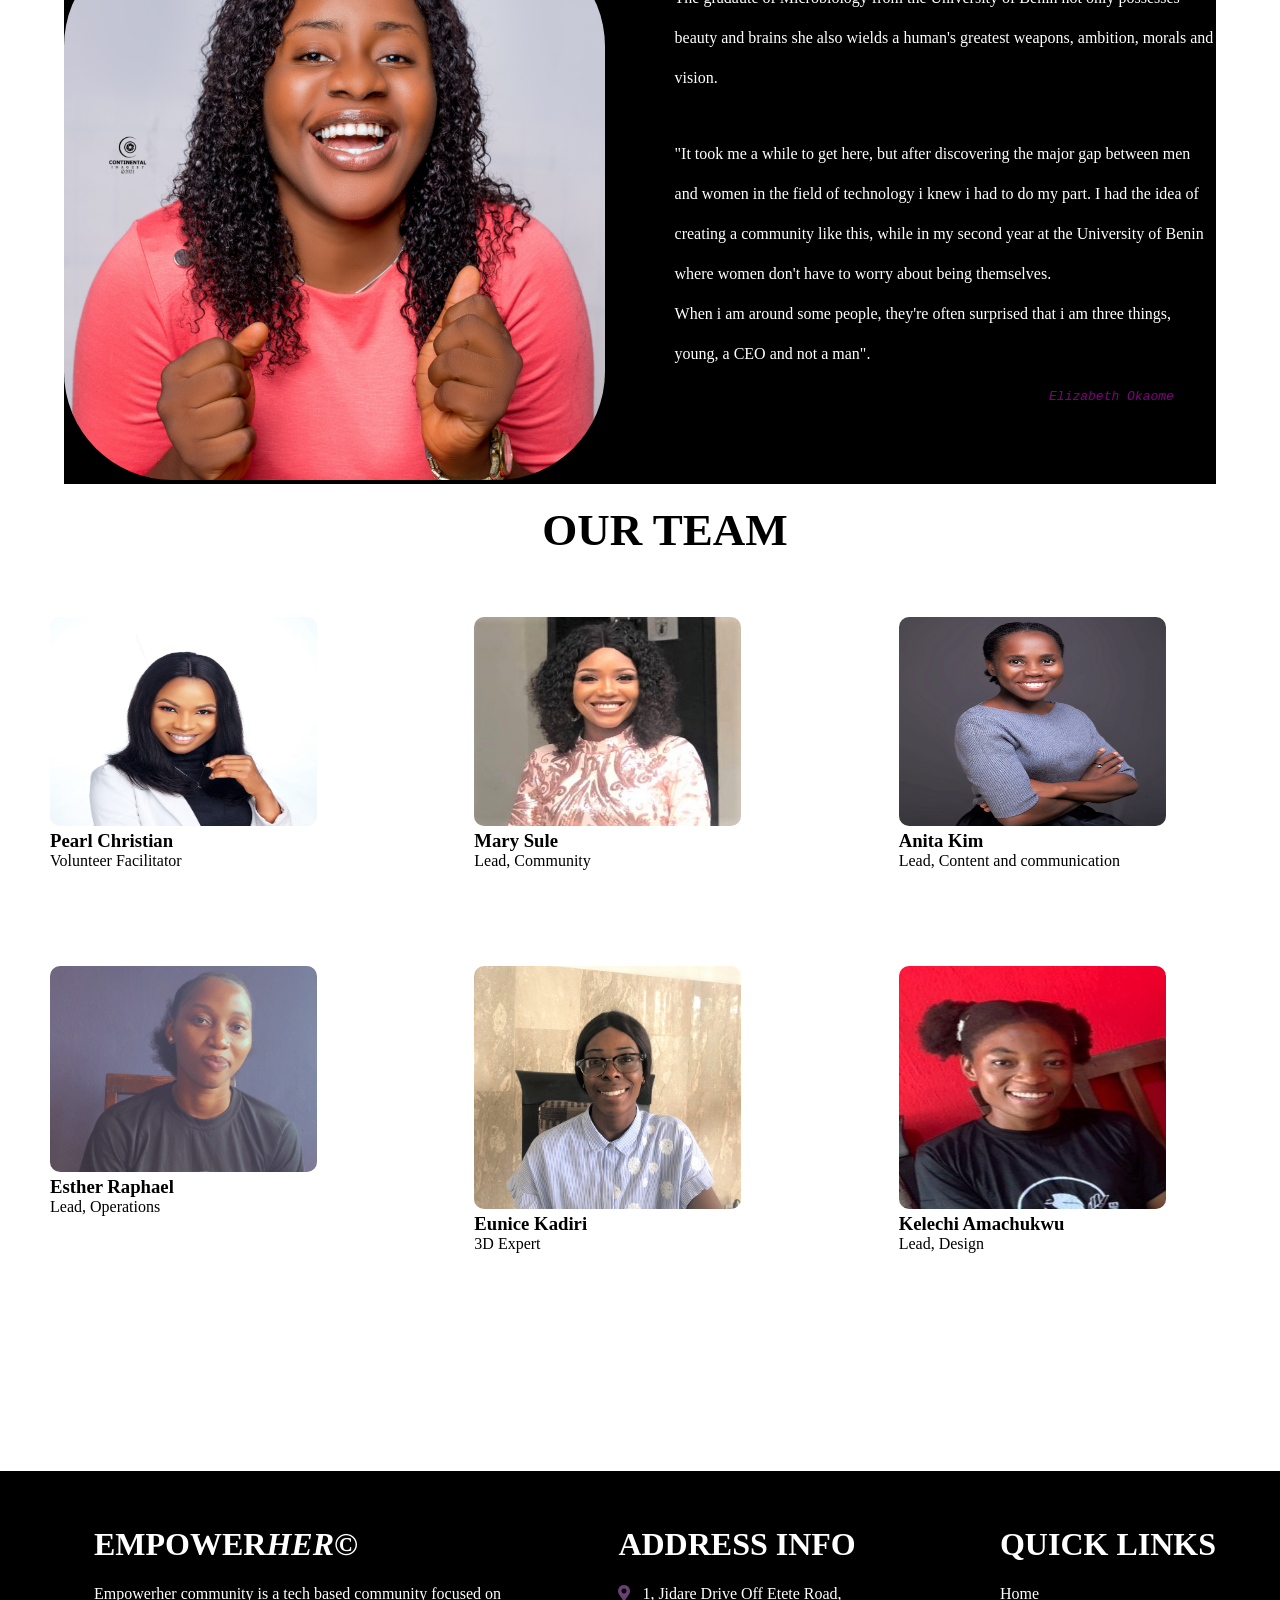
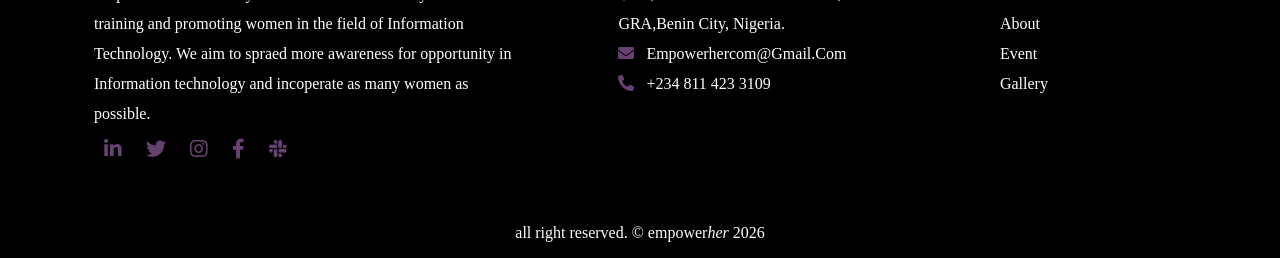
==== commit 9d90e5cf: "." ====
--- a/aboutus.html
+++ b/aboutus.html
@@ -14,7 +14,7 @@
 <body>
 	<!-- nAV start -->
 	<nav>
-		<a href="index.html"> <img src="imgg/Capture woman.PNG" alt="#" /> </a>
+		<a href="aboutus.html"> <img src="imgg/Capture woman.PNG" alt="#" /> </a>
 		<div class="nav-links">
 		  <ul>
 			<li><a href="index.html">home</a></li>
@@ -79,7 +79,7 @@
 			</div>
 			<div class="goals-col">
 				<h3> Invest</h3>
-				<p> We we prepared to invest in the girl child by offering formalized leadership development opportunities for women leaders focused on building the leadership competencies needed to thrive in the tech space</p>
+				<p> We are prepared to invest in the girl child by offering formalized leadership development opportunities for women leaders focused on building the leadership competencies needed to thrive in the tech space</p>
 			</div>
 		</div>
 	</section>
--- a/css/aboutus.css
+++ b/css/aboutus.css
@@ -7,7 +7,8 @@
 }
 /* nav and banner start */
 .banner-header{
-	min-height: 60vh;
+	min-height: 50vh;
+	min-width: fit-content;
 	background-image: linear-gradient(rgba(4,9,30,0.7),rgba(4,9,30,0.7)), url(../images/team.jpeg);
 	background-repeat: no-repeat;
 	background-position:center ;
@@ -17,20 +18,24 @@
 } 
 .text-box{
 	text-align: center;
-	top: 85%;
-	color: blanchedalmond;
+	padding-top: 200px;
+		color: blanchedalmond;
 	font-family: 'Tangerine';
-	font-size: 300%;
-}
-@media(max-width:1200){
-	.text-box h1{
+}
+.text-box h1 {
+		font-size: 80px;
+
+	  }
+}
+@media(max-width:600){
+	.text-box {
 		font-size: 30px;
 
 	}
 }
-@media (max-width:800) {
-	.text-box h1 {
-		font-size: 20px;
+@media (max-width:300) {
+	.text-box {
+		font-size: 10px;
 	}
 	
 }
@@ -45,31 +50,39 @@
 	height: 90vh;
 	position: relative;
 } */
+.about-row {
+	margin-top: 5%;
+	display: flex;
+	flex-wrap: wrap;
+	justify-content: space-between;
+}
 .about-col {
-	flex-basis: 45%;
-
-}
-.about-row {
-	margin-top: 5%;
-	display: flex;
-	flex-wrap: wrap;
-	justify-content: space-between;
+	flex-basis: 47%;
 }
 .about-col img{
-	width: 100%;
+	max-width: 100%;
 }
 .about-col p {
 	line-height: 40px;
-}
-@media (max-width:950px) {
+	font-size: 20px;
+}
+@media(max-width:1105px) {
 	.about-col{
-		flex-basis: 45%;
+		flex-basis: 95% ;
+		margin: auto;
+	}
+	.about-col img {
+		width: 100%;
+		text-align: center;
+	}
+	.about-col p {
+		width: fit-content;
 	}
 }	
 @media (max-width:600px) {
 	.about-row {
 		overflow: hidden;
-		flex-basis: 100%;
+		flex-basis: 95%;
 	}
 	.about-col{
 		flex-basis: 95%;
@@ -90,8 +103,7 @@
 }
 .goals > p{
 	color: #777;
-	font-size: 14px;
-	font-weight:300 ;
+	font-size: 24px;
 	padding: 10px;
 }
 .goals-col {
@@ -102,6 +114,10 @@
 	transition: 0.3s ease;
 	border-radius: 10%;
 }
+.goals-col p {
+	font-size: 20px;
+	letter-spacing: 1px;
+}
 .goals h3 {
 	text-align: center;
 	font-weight: 600;
@@ -154,14 +170,25 @@
 .founder-col img {
 	width: 100%;
 	margin-right: 100px;
+	border-radius: 20%;
 
 }.founder-col p{
 	line-height: 40px;
-}
-
-@media (max-width:920px) {
+	border-radius: 10px;
+}
+
+@media (max-width:933px) {
 	.founder-col{
-		flex-basis: 45%;
+		flex-basis: 95%;
+		width: 100%;
+		margin: auto;
+	}
+	.founder-col img {
+		width: 100%;
+	}
+	.founder-col p {
+		width: 100%;
+		margin: auto;
 	}
 }	
 @media (max-width:600px) {
@@ -172,6 +199,9 @@
 	}
 	.founder-col {
 		flex-basis: 95%;
+	}
+	.founder-col p {
+		width: 100%;
 	}
 	pre {
 		padding-right: 50pz;
@@ -183,7 +213,7 @@
 		padding-right: 100px;
 	}
 	.founder-col p {
-		width: 60%;
+		width: 100%;
 	}
 }
 /* founder ends /*
@@ -217,9 +247,6 @@
 	border-radius: 10px;
 }
 
-.about-col p {
-	line-height: 30px;
-}
 
 @media (max-width:820px) {
 	.members-col{
@@ -243,5 +270,11 @@
 		height: 80%;
 	}
 }
-
+@media (max-width:1200px){
+	nav {
+		padding-right: 100px;
+		position: fixed;
+		align-items:center ;
+	}
+}
 /* our team ends */
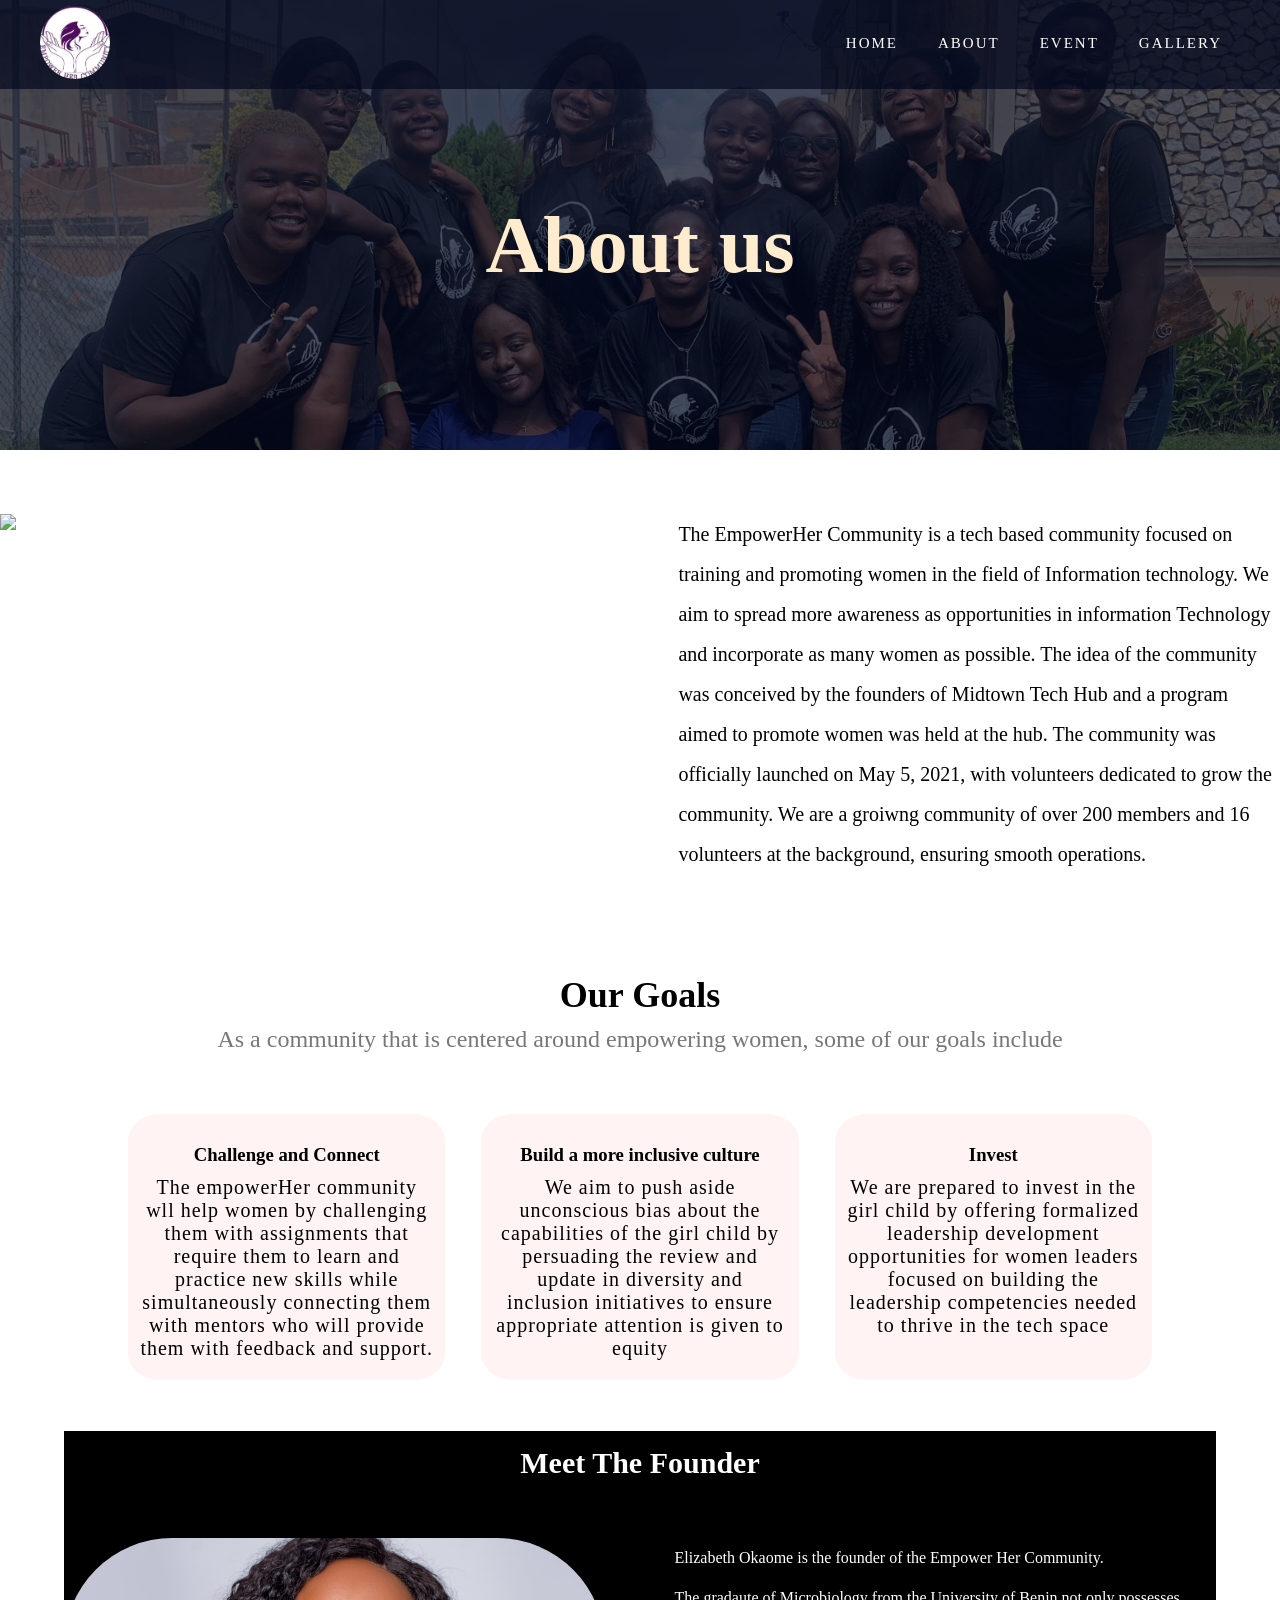
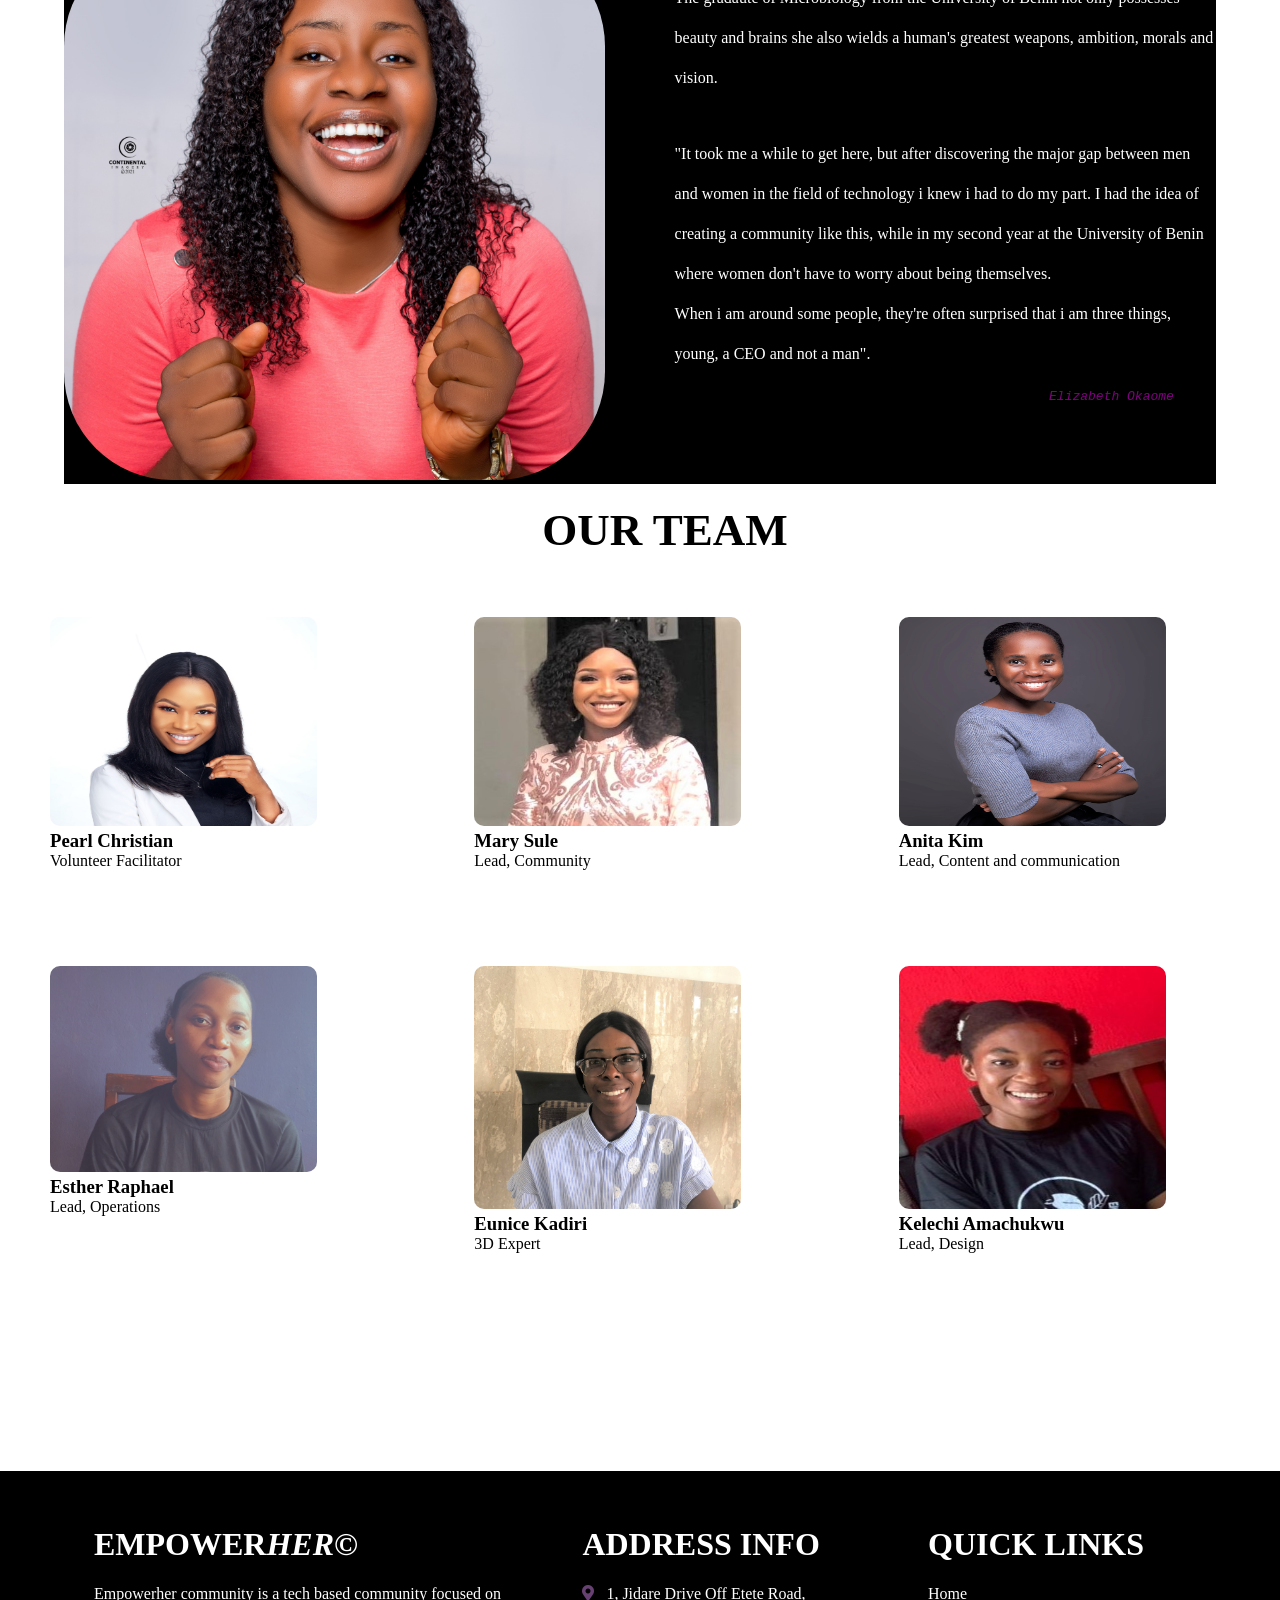
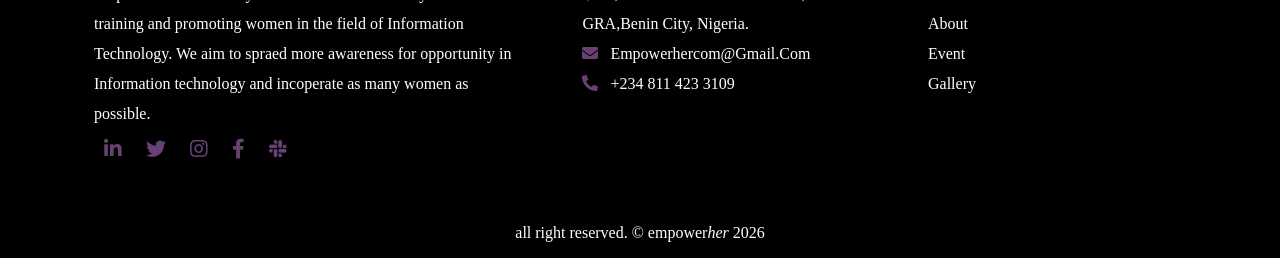
==== commit 79caa699: "Version stylesheet links (?v=3) to force cache refresh" ====
--- a/aboutus.html
+++ b/aboutus.html
@@ -5,8 +5,8 @@
 	<meta charset="utf-8">
 	<meta http-equiv="X-UA-Compatible" content="IE=edge">
 	<meta name="viewport" content="width=device-width, initial-scale=1.0">
-	<link rel="stylesheet" href="css/style.css"><meta lang="en">
-<link rel="stylesheet" href="css/aboutus.css">
+	<link rel="stylesheet" href="css/style.css?v=3"><meta lang="en">
+<link rel="stylesheet" href="css/aboutus.css?v=3">
 	
 
 	<link rel="stylesheet" href="https://cdnjs.cloudflare.com/ajax/libs/font-awesome/5.14.0/css/all.min.css">	
--- a/css/style.css
+++ b/css/style.css
@@ -529,7 +529,7 @@
   flex-basis: 25%;
 }
 
-footer .facility-col:last-child {
+footer .footer-col:last-child {
   flex-basis: 25%;
 }
 footer .social-links i {
@@ -564,3 +564,8 @@
     padding-top: 30px;
   }
 }
+
+/* Prevent sideways scroll from stray section overflow */
+html, body {
+	overflow-x: hidden;
+}
--- a/css/aboutus.css
+++ b/css/aboutus.css
@@ -203,9 +203,9 @@
 	.founder-col p {
 		width: 100%;
 	}
-	pre {
-		padding-right: 50pz;
-	}
+        .founder-col pre {
+                white-space: pre-wrap;
+        }
 }
 @media (max-width:500px) {
 	.founder-img {
@@ -263,18 +263,8 @@
 .members-col:nth-child(6) {
 	margin-bottom: 50px;
 }
-.members-col:nth-child(6) {
-	margin-bottom: 50px;
-}
 	.members-col img {
 		height: 80%;
 	}
 }
-@media (max-width:1200px){
-	nav {
-		padding-right: 100px;
-		position: fixed;
-		align-items:center ;
-	}
-}
 /* our team ends */
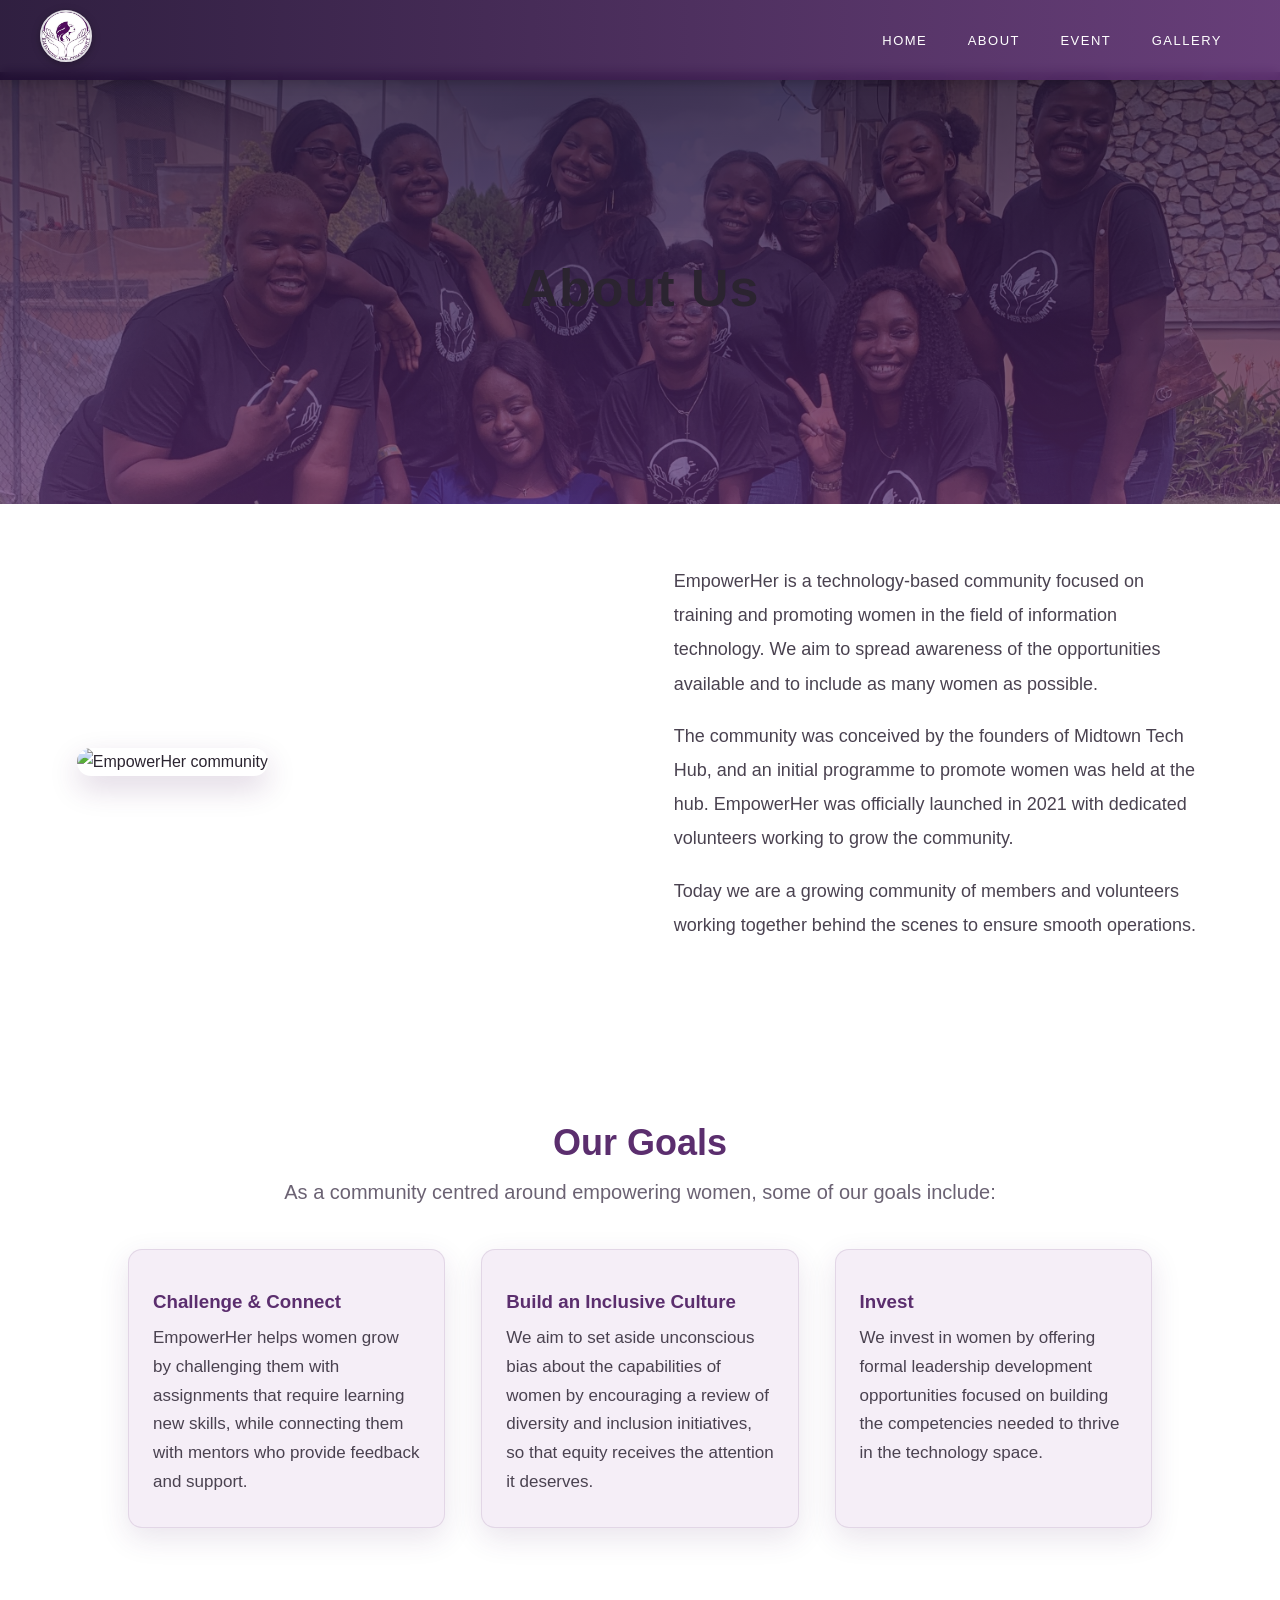
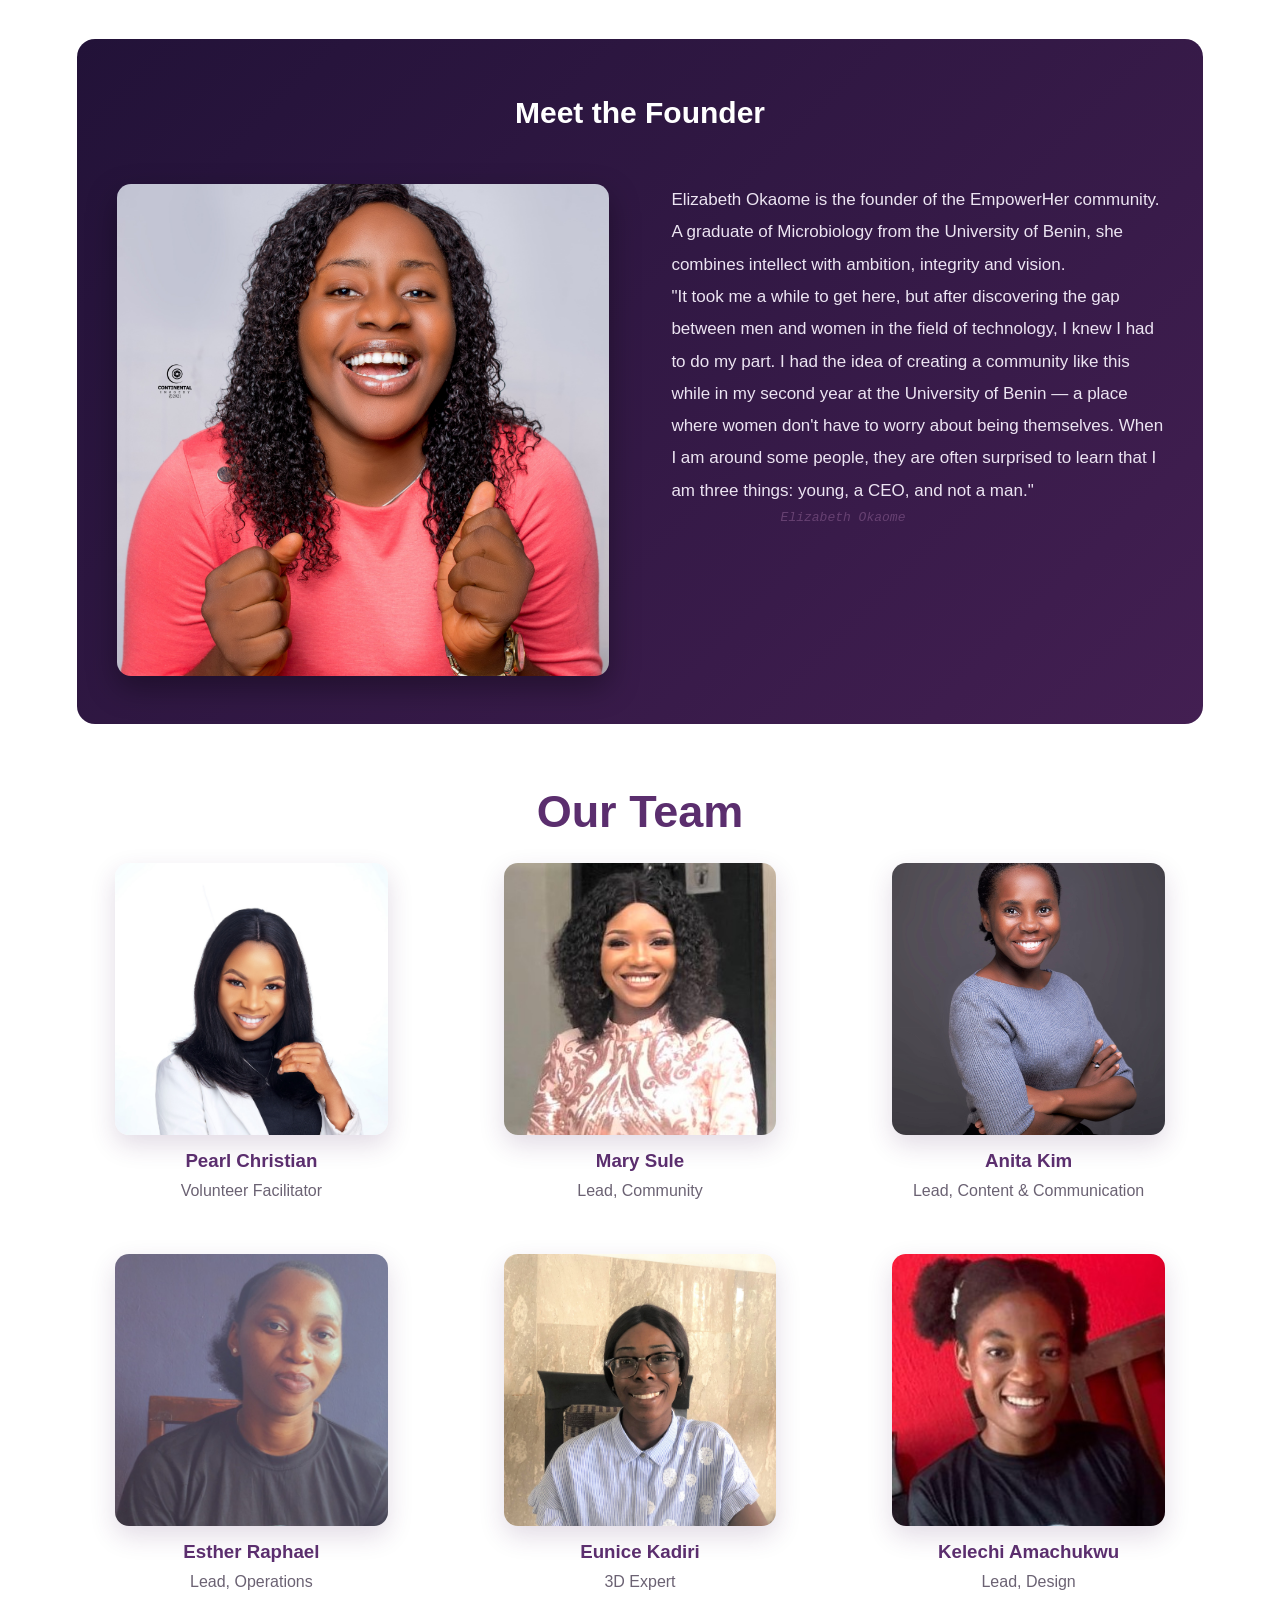
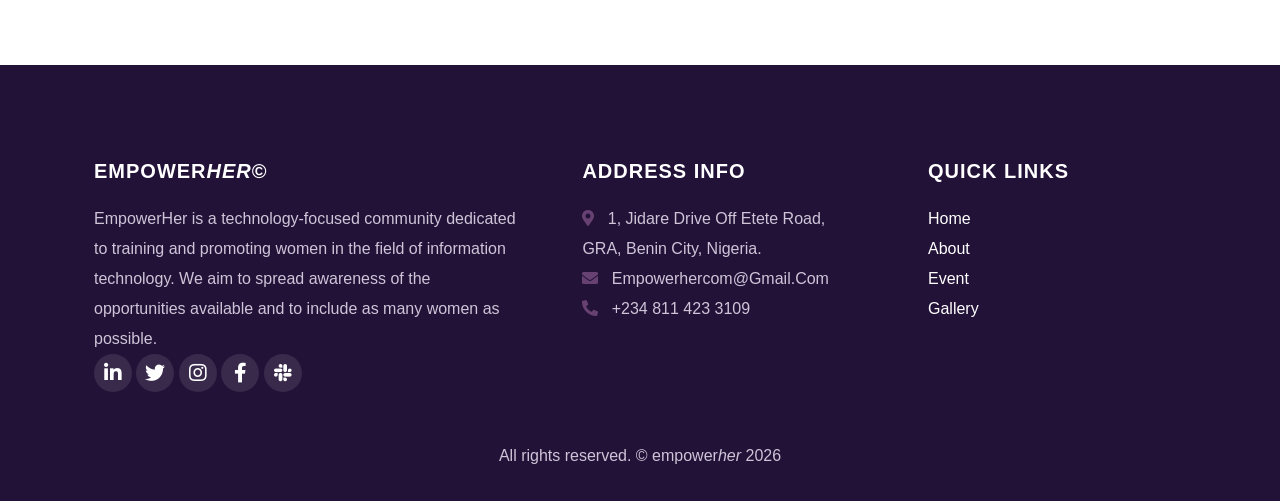
==== commit 90900104: "Professional polish: clean mission-focused copy, SEO/OG meta, consistent design system, unified imag" ====
--- a/aboutus.html
+++ b/aboutus.html
@@ -1,239 +1,267 @@
 <!DOCTYPE html>
-<html>
-<head>
-	<title>EMPOWERHER/ABOUT</title>
-	<meta charset="utf-8">
-	<meta http-equiv="X-UA-Compatible" content="IE=edge">
-	<meta name="viewport" content="width=device-width, initial-scale=1.0">
-	<link rel="stylesheet" href="css/style.css?v=3"><meta lang="en">
-<link rel="stylesheet" href="css/aboutus.css?v=3">
-	
-
-	<link rel="stylesheet" href="https://cdnjs.cloudflare.com/ajax/libs/font-awesome/5.14.0/css/all.min.css">	
-</head>
-<body>
-	<!-- nAV start -->
-	<nav>
-		<a href="aboutus.html"> <img src="imgg/Capture woman.PNG" alt="#" /> </a>
-		<div class="nav-links">
-		  <ul>
-			<li><a href="index.html">home</a></li>
-			<li><a href="aboutus.html">about</a></li>
-			<li>
-			  <a href="event.html">event</a>
-			</li>
-			<li>
-			  <a href="emp.gallary.html">gallery</a>
-			</li>
-		  </ul>
-		</div>
-		<div class="mobile-view" id="navLink">
-		  <i class="fa fa-times" onclick="hideMenu()"></i>
-		  <ul>
-			<li><a href="index.html">home</a></li>
-			<li><a href="aboutus.html">about</a></li>
-			<li><a href="event.html">event</a></li>
-			<li><a href="emp.gallary.html">gallery</a></li>
-		  </ul>
-		</div>
-		<i class="fa fa-bars" onclick="showMenu()"></i>
-	  </nav>
-	  <section class="banner-header">
-			<div class="text-box">
-				<h1>
-					About us
-				</h1>
-
-			</div>
-	</section>
+<html lang="en">
+  <head>
+    <meta charset="UTF-8" />
+    <meta http-equiv="X-UA-Compatible" content="IE=edge" />
+    <meta name="viewport" content="width=device-width, initial-scale=1.0" />
+    <title>About Us | EmpowerHer</title>
+    <meta
+      name="description"
+      content="Learn about EmpowerHer — an NGO uplifting women in technology through training, mentorship and a supportive community."
+    />
+    <meta property="og:title" content="About Us | EmpowerHer" />
+    <meta
+      property="og:description"
+      content="An NGO empowering women in technology through training, mentorship and community."
+    />
+    <meta property="og:type" content="website" />
+    <meta property="og:url" content="https://ruthietuti.github.io/Empower/aboutus.html" />
+    <link rel="stylesheet" href="css/style.css?v=4" />
+    <link rel="stylesheet" href="css/aboutus.css?v=4" />
+    <link rel="stylesheet" href="https://cdnjs.cloudflare.com/ajax/libs/font-awesome/5.14.0/css/all.min.css" />
+  </head>
+  <body>
+    <!-- nav start -->
+    <nav>
+      <a href="index.html"> <img src="imgg/Capture%20woman.PNG" alt="EmpowerHer logo" /> </a>
+      <div class="nav-links">
+        <ul>
+          <li><a href="index.html">home</a></li>
+          <li><a href="aboutus.html">about</a></li>
+          <li><a href="event.html">event</a></li>
+          <li><a href="emp.gallary.html">gallery</a></li>
+        </ul>
+      </div>
+      <div class="mobile-view" id="navLink">
+        <i class="fa fa-times" onclick="hideMenu()"></i>
+        <ul>
+          <li><a href="index.html">home</a></li>
+          <li><a href="aboutus.html">about</a></li>
+          <li><a href="event.html">event</a></li>
+          <li><a href="emp.gallary.html">gallery</a></li>
+        </ul>
+      </div>
+      <i class="fa fa-bars" onclick="showMenu()"></i>
+    </nav>
+
+    <section class="banner-header">
+      <div class="text-box">
+        <h1>About Us</h1>
+      </div>
+    </section>
     <!-- banner end -->
-    <!--about empower her begins starts-->
+
+    <!-- about empower her starts -->
     <section class="about">
-        <div class="about-row">
-            <div class="about-col">
-                <img src="images/photo0.jpeg">
-            </div>
-            <div class="about-col">
-                <p>The EmpowerHer Community is a tech based community focused on training and promoting women in the field of Information technology. 
-					We aim to spread more awareness as opportunities in information Technology and incorporate as many women as possible.
-					The idea of the community was conceived by the founders of Midtown Tech Hub and a program aimed to promote women was held at the hub.
-					The community was officially launched on May 5, 2021, with volunteers dedicated to grow the community.
-					We are a groiwng community of over 200 members and 16 volunteers at the background, ensuring smooth operations.
-                </p>
-            </div>
-        </div>
-    </section>
-    <!-- about empower her ends-->
-    <section class= "goals">
-		<h1> Our Goals </h1>
-		<p>As a community that is centered around empowering women, some of our goals include
-		</p>
-		<div class="row">
-			<div class="goals-col">
-				<h3>Challenge and Connect</h3>
-				<p> The empowerHer community wll help women by challenging them with assignments that require them to learn and practice new skills while simultaneously connecting them with mentors who will provide them with feedback and support.</p>
-			</div>
-			<div class="goals-col">
-				<h3> Build a more inclusive culture</h3>
-				<p> We aim to push aside unconscious bias about the capabilities of the girl child by persuading the review and update in diversity and inclusion initiatives to ensure appropriate attention is given to equity</p>
-			</div>
-			<div class="goals-col">
-				<h3> Invest</h3>
-				<p> We are prepared to invest in the girl child by offering formalized leadership development opportunities for women leaders focused on building the leadership competencies needed to thrive in the tech space</p>
-			</div>
-		</div>
-	</section>
-	 <section>
-		<div class="founder">
-			<div>
-				<h1> Meet The Founder</h1>
-			</div>
-			<div class=" founder-row">
-				<div class=" founder-col">
-					<img title="Meet The Founder"src="images/liz.jpg">
-				</div>
-				<div class=" founder-col">
-					<p>
-						Elizabeth Okaome is the founder of the Empower Her Community.<br> The gradaute of Microbiology from the University of Benin not only possesses beauty and brains she also wields a human's greatest weapons, ambition, morals and vision.
-					</p>
-					<br>
-					<br>
-					<p>"It took me a while to get here, but after discovering the major gap between men and women in the field of technology i knew i had to do my part.
-						I had the idea of creating a community like this, while in my second year at the University of Benin where women don't have to worry about being themselves. <br>
-							When i am around some people, they're often surprised that i am three things, young, a CEO and not a man". 
-					</p>
-					<pre style="color: purple; margin-top: 0;">	
-						<i>Elizabeth Okaome </i>
-					</pre>
-				</div>
-        	</div>
-		</div>
-	</section>
-	<section>
-		<div class="members">
-			<div class="teamhead">
-				<h1> OUR TEAM</h1>
-			</div>		
-			<div class="row"> 
-				<div class="members-col">
-					<img src="images/pear.jpg">
-					<div class="layer">
-						<h3> Pearl Christian</h3>
-						<p> Volunteer Facilitator</p>
-					</div>
-				</div>
-				<div class="members-col">
-					<img src="images/mary.jpg">
-					<div class="layer">
-						<h3>Mary Sule </h3>
-						<p> Lead, Community</p>
-					</div>
-				</div>
-				<div class="members-col">
-					<img src="images/kim.jpg">
-					<div class="layer">
-						<h3> Anita Kim</h3>
-						<p> Lead, Content and communication</p>
-					</div>
-				</div>
-				<div class="members-col">
-					<img src="images/esther.png">
-					<div class="layer">
-						<h3>Esther Raphael</h3>
-						<p>Lead, Operations</p>
-					</div>
-				</div>
-				<div class="members-col">
-					<img src="images/eunice.jpg">
-					<div class="layer">
-						<h3>Eunice Kadiri </h3>
-						<p> 3D Expert</p>
-					</div>
-				</div>
-				<div class="members-col">
-					<img src="images/kele.jpg">
-					<div class="layer">
-						<h3>Kelechi Amachukwu </h3>
-						<p> Lead, Design</p>
-					</div>
-				</div>
-		</div>	
-	</section>
-	<!-- footer start -->
+      <div class="about-row">
+        <div class="about-col">
+          <img src="images/photo0.jpeg" alt="EmpowerHer community" />
+        </div>
+        <div class="about-col">
+          <p>
+            EmpowerHer is a technology-based community focused on training and
+            promoting women in the field of information technology. We aim to
+            spread awareness of the opportunities available and to include as
+            many women as possible.
+          </p>
+          <p>
+            The community was conceived by the founders of Midtown Tech Hub, and
+            an initial programme to promote women was held at the hub. EmpowerHer
+            was officially launched in 2021 with dedicated volunteers working to
+            grow the community.
+          </p>
+          <p>
+            Today we are a growing community of members and volunteers working
+            together behind the scenes to ensure smooth operations.
+          </p>
+        </div>
+      </div>
+    </section>
+    <!-- about empower her ends -->
+
+    <section class="goals">
+      <h1>Our Goals</h1>
+      <p>
+        As a community centred around empowering women, some of our goals include:
+      </p>
+      <div class="row">
+        <div class="goals-col">
+          <h3>Challenge &amp; Connect</h3>
+          <p>
+            EmpowerHer helps women grow by challenging them with assignments that
+            require learning new skills, while connecting them with mentors who
+            provide feedback and support.
+          </p>
+        </div>
+        <div class="goals-col">
+          <h3>Build an Inclusive Culture</h3>
+          <p>
+            We aim to set aside unconscious bias about the capabilities of women
+            by encouraging a review of diversity and inclusion initiatives, so
+            that equity receives the attention it deserves.
+          </p>
+        </div>
+        <div class="goals-col">
+          <h3>Invest</h3>
+          <p>
+            We invest in women by offering formal leadership development
+            opportunities focused on building the competencies needed to thrive
+            in the technology space.
+          </p>
+        </div>
+      </div>
+    </section>
+
+    <section>
+      <div class="founder">
+        <div>
+          <h1>Meet the Founder</h1>
+        </div>
+        <div class="founder-row">
+          <div class="founder-col">
+            <img title="Meet the Founder" src="images/liz.jpg" alt="Elizabeth Okaome, Founder" />
+          </div>
+          <div class="founder-col">
+            <p>
+              Elizabeth Okaome is the founder of the EmpowerHer community. A
+              graduate of Microbiology from the University of Benin, she combines
+              intellect with ambition, integrity and vision.
+            </p>
+            <p>
+              &#34;It took me a while to get here, but after discovering the gap
+              between men and women in the field of technology, I knew I had to
+              do my part. I had the idea of creating a community like this while
+              in my second year at the University of Benin — a place where women
+              don't have to worry about being themselves. When I am around some
+              people, they are often surprised to learn that I am three things:
+              young, a CEO, and not a man.&#34;
+            </p>
+            <pre style="color: #674172; margin-top: 0; white-space: pre-wrap;">
+              <i>Elizabeth Okaome</i>
+            </pre>
+          </div>
+        </div>
+      </div>
+    </section>
+
+    <section>
+      <div class="members">
+        <div class="teamhead">
+          <h1>Our Team</h1>
+        </div>
+        <div class="row">
+          <div class="members-col">
+            <img src="images/pear.jpg" alt="Pearl Christian" />
+            <div class="layer">
+              <h3>Pearl Christian</h3>
+              <p>Volunteer Facilitator</p>
+            </div>
+          </div>
+          <div class="members-col">
+            <img src="images/mary.jpg" alt="Mary Sule" />
+            <div class="layer">
+              <h3>Mary Sule</h3>
+              <p>Lead, Community</p>
+            </div>
+          </div>
+          <div class="members-col">
+            <img src="images/kim.jpg" alt="Anita Kim" />
+            <div class="layer">
+              <h3>Anita Kim</h3>
+              <p>Lead, Content &amp; Communication</p>
+            </div>
+          </div>
+          <div class="members-col">
+            <img src="images/esther.png" alt="Esther Raphael" />
+            <div class="layer">
+              <h3>Esther Raphael</h3>
+              <p>Lead, Operations</p>
+            </div>
+          </div>
+          <div class="members-col">
+            <img src="images/eunice.jpg" alt="Eunice Kadiri" />
+            <div class="layer">
+              <h3>Eunice Kadiri</h3>
+              <p>3D Expert</p>
+            </div>
+          </div>
+          <div class="members-col">
+            <img src="images/kele.jpg" alt="Kelechi Amachukwu" />
+            <div class="layer">
+              <h3>Kelechi Amachukwu</h3>
+              <p>Lead, Design</p>
+            </div>
+          </div>
+        </div>
+      </div>
+    </section>
+
+    <!-- footer start -->
     <footer>
-		<div class="roww">
-		  <div class="footer-col">
-			<h1>empower<em>her</em>&copy;</h1>
-			<p>
-			  Empowerher community is a tech based community focused on training
-			  and promoting women in the field of Information Technology. We aim
-			  to spraed more awareness for opportunity in Information technology
-			  and incoperate as many women as possible.
-			</p>
-			<div class="social-links">
-			  <a href="#"><i class="fab fa-linkedin-in"></i></a>
-			  <a href="#"><i class="fab fa-twitter"></i></a>
-			  <a href="#"><i class="fab fa-instagram"></i></a>
-			  <a href="#"><i class="fab fa-facebook-f"></i></a>
-			  <a href="#"><i class="fab fa-slack"></i></a>
-			</div>
-		  </div>
-  
-		  <div class="footer-col">
-			<h1>address info</h1>
-          <p>
-            <i class="fa fa-map-marker-alt"></i>&nbsp;&nbsp; 1, Jidare Drive off Etete road, <br />
-            GRA,benin city, nigeria. <br />
-          </p>
-
+      <div class="roww">
+        <div class="footer-col">
+          <h1>empower<em>her</em>&copy;</h1>
+          <p>
+            EmpowerHer is a technology-focused community dedicated to training
+            and promoting women in the field of information technology. We aim
+            to spread awareness of the opportunities available and to include as
+            many women as possible.
+          </p>
+          <div class="social-links">
+            <a href="#"><i class="fab fa-linkedin-in"></i></a>
+            <a href="#"><i class="fab fa-twitter"></i></a>
+            <a href="#"><i class="fab fa-instagram"></i></a>
+            <a href="#"><i class="fab fa-facebook-f"></i></a>
+            <a href="#"><i class="fab fa-slack"></i></a>
+          </div>
+        </div>
+
+        <div class="footer-col">
+          <h1>Address Info</h1>
+          <p>
+            <i class="fa fa-map-marker-alt"></i>&nbsp;&nbsp; 1, Jidare Drive off
+            Etete Road, <br />
+            GRA, Benin City, Nigeria. <br />
+          </p>
           <p>
             <i class="fa fa-envelope"></i>&nbsp;&nbsp; empowerhercom@gmail.com
           </p>
-          <p> 
-            <i class="fa fa-phone-alt"></i> &nbsp;&nbsp;+234 811 423 3109 
-          </p>
-        </div>
-		  <div class="footer-col">
-			<h1>quick links</h1>
-			<ul>
-			  <li>
-				<a href="index.html">home</a>
-			  </li>
-			  <li>
-				<a href="aboutus.html">about</a>
-			  </li>
-			  <li>
-				<a href="emp.gallary.html">event</a>
-			  </li>
-			  <li>
-				<a href="event.html">gallery</a>
-			  </li>
-			</ul>
-		  </div>
-		</div>
-		<div class="footer-bottom">
-		  <p>
-			all right reserved. &copy; empower<em>her</em>
-			<span class="current-date-year"> </span>
-		  </p>
-		</div>
-	  </footer>
-	  <!-- footer section end -->
-
-	  <script>
-		var navLink = document.getElementById('navLink')
-		function showMenu() {
-		  navLink.style.display = 'block'
-		}
-		function hideMenu() {
-		  navLink.style.display = 'none'
-		}
-  
-		//current date for footer
-		var date = new Date()
-		document.querySelector('.current-date-year').innerHTML =
-		  date.getFullYear()
-	  </script>
-</body>
-
-</html> +          <p>
+            <i class="fa fa-phone-alt"></i> &nbsp;&nbsp;+234 811 423 3109
+          </p>
+        </div>
+        <div class="footer-col">
+          <h1>Quick Links</h1>
+          <ul>
+            <li><a href="index.html">home</a></li>
+            <li><a href="aboutus.html">about</a></li>
+            <li><a href="event.html">event</a></li>
+            <li><a href="emp.gallary.html">gallery</a></li>
+          </ul>
+        </div>
+      </div>
+      <div class="footer-bottom">
+        <p>
+          All rights reserved. &copy; empower<em>her</em>
+          <span class="current-date-year"> </span>
+        </p>
+      </div>
+    </footer>
+    <!-- footer section end -->
+
+    <script>
+      var navLink = document.getElementById('navLink')
+      function showMenu() {
+        navLink.style.display = 'block'
+      }
+      function hideMenu() {
+        navLink.style.display = 'none'
+      }
+
+      // current date for footer
+      var date = new Date()
+      document.querySelector('.current-date-year').innerHTML =
+        date.getFullYear()
+    </script>
+  </body>
+</html>
--- a/css/style.css
+++ b/css/style.css
@@ -567,5 +567,236 @@
 
 /* Prevent sideways scroll from stray section overflow */
 html, body {
-	overflow-x: hidden;
-}
+    overflow-x: hidden;
+}
+
+/* ============================================================
+   EmpowerHer design system (professional polish)
+   ============================================================ */
+:root {
+  --primary: #5b2e6e;
+  --primary-dark: #431f52;
+  --accent: #c33e6f;
+  --accent-soft: #f5eef7;
+  --ink: #2b2430;
+  --muted: #6b6273;
+  --light: #ffffff;
+  --bg-soft: #faf8fb;
+  --radius: 14px;
+  --shadow: 0 10px 30px rgba(75, 30, 95, 0.12);
+}
+
+html {
+  scroll-behavior: smooth;
+}
+
+body {
+  font-family: 'Poppins', Arial, sans-serif;
+  color: var(--ink);
+  line-height: 1.7;
+  background: var(--light);
+  -webkit-font-smoothing: antialiased;
+}
+
+h1, h2, h3, h4, h5 {
+  font-family: 'Poppins', Arial, sans-serif;
+  line-height: 1.25;
+  color: var(--ink);
+}
+
+img {
+  max-width: 100%;
+  height: auto;
+}
+
+/* Nav refinements */
+nav {
+  padding: 10px 40px;
+  background: linear-gradient(90deg, rgba(30, 12, 48, 0.92), rgba(91, 46, 110, 0.92));
+  -webkit-backdrop-filter: blur(6px);
+  backdrop-filter: blur(6px);
+  box-shadow: 0 2px 12px rgba(0, 0, 0, 0.25);
+}
+nav img {
+  width: 52px;
+  height: 52px;
+  object-fit: cover;
+  border: 2px solid rgba(255, 255, 255, 0.85);
+  border-radius: 50%;
+  box-shadow: 0 2px 8px rgba(0, 0, 0, 0.3);
+}
+.nav-links a {
+  font-weight: 500;
+  font-size: 13px;
+  letter-spacing: 1.5px;
+}
+.nav-links {
+  display: flex;
+  justify-content: flex-end;
+  align-items: center;
+}
+
+/* Buttons */
+.text button,
+.btn {
+  border-radius: 999px;
+  background: linear-gradient(135deg, var(--accent), var(--primary));
+  font-size: 15px;
+  letter-spacing: 0.5px;
+  cursor: pointer;
+  box-shadow: 0 6px 18px rgba(195, 62, 111, 0.35);
+  transition: transform 0.25s ease, box-shadow 0.25s ease, background 0.25s ease;
+}
+.text button {
+  min-width: 200px;
+  height: 52px;
+}
+.text button:hover {
+  transform: translateY(-2px);
+  box-shadow: 0 10px 24px rgba(91, 46, 110, 0.45);
+}
+
+/* Hero */
+.banner {
+  background-attachment: scroll;
+}
+.text h1 {
+  letter-spacing: 2px;
+}
+.text p {
+  color: #f2e6f7;
+  letter-spacing: 4px;
+  font-size: 22px;
+  margin: 12px 0 20px;
+}
+
+/* Section headings */
+.E-her h1,
+.vision > h2,
+.vision h1,
+.testimonial h1,
+.goals > h1,
+.teamhead h1,
+.Volunteers > h1,
+.facilitators > h1,
+.WebDev > h1,
+.DigMar > h1,
+.DataSci > h1,
+.GraphDe > h1,
+.M3D > h1 {
+  font-weight: 700;
+  color: var(--primary);
+}
+
+/* Community strip */
+.E-her {
+  height: auto;
+  padding: 64px 20px;
+}
+.E-her p {
+  color: var(--muted);
+  font-size: 20px;
+  font-weight: 500;
+}
+
+/* Vision & mission cards */
+.vision-col,
+.goals-col {
+  background: var(--accent-soft);
+  border: 1px solid rgba(91, 46, 110, 0.12);
+  border-radius: var(--radius);
+  box-shadow: var(--shadow);
+  transition: transform 0.3s ease, box-shadow 0.3s ease;
+}
+.vision-col:hover,
+.goals-col:hover {
+  transform: translateY(-4px);
+  box-shadow: 0 18px 40px rgba(75, 30, 95, 0.18);
+}
+.vision-col i {
+  color: var(--accent);
+}
+
+/* Testimonials */
+.testimonial {
+  background: linear-gradient(135deg, #2a1640, #431f52);
+  padding: 70px 0;
+}
+.testimonial h1 {
+  color: #ffffff;
+}
+.testimonial-col {
+  background: rgba(255, 255, 255, 0.05);
+  border: 1px solid rgba(255, 255, 255, 0.12);
+}
+.testimonial-col p {
+  color: #f1e9f5;
+}
+.testimonial-col i {
+  color: var(--accent) !important;
+}
+
+/* Footer */
+footer {
+  background: #221238;
+  padding: 56px 0 20px;
+  margin-top: 0;
+}
+footer h1 {
+  color: #ffffff;
+  font-size: 20px;
+  letter-spacing: 1px;
+}
+footer p {
+  color: #cfc4d8;
+}
+footer a {
+  color: #cfc4d8;
+}
+footer .social-links i {
+  color: #ffffff;
+  background: rgba(255, 255, 255, 0.1);
+  border-radius: 50%;
+  width: 38px;
+  height: 38px;
+  display: inline-flex;
+  align-items: center;
+  justify-content: center;
+  transition: background 0.25s ease;
+}
+footer .social-links i:hover {
+  background: var(--accent);
+}
+
+/* Responsive guard (covers all pages) */
+html, body {
+  overflow-x: hidden;
+  width: 100%;
+}
+
+@media (max-width: 850px) {
+  nav {
+    padding: 10px 20px;
+  }
+  .nav-links {
+    display: none;
+  }
+  .text h1 {
+    font-size: 42px;
+  }
+}
+
+@media (max-width: 546px) {
+  .text h1 {
+    font-size: 30px;
+  }
+  .text p {
+    font-size: 15px;
+    letter-spacing: 2px;
+  }
+  .text button {
+    width: 70%;
+    min-width: 0;
+  }
+}
+
--- a/css/aboutus.css
+++ b/css/aboutus.css
@@ -1,270 +1,298 @@
 /* google font */
-@import url(http://db.onlinewebfonts.com/c/c230ecbf5e13583fc4c70a14726c9055?family=Tangerine);
+/* google font */
 *{
-	margin: 0;
-	padding: 0;
-	box-sizing: border-box;
+    margin: 0;
+    padding: 0;
+    box-sizing: border-box;
 }
 /* nav and banner start */
 .banner-header{
-	min-height: 50vh;
-	min-width: fit-content;
-	background-image: linear-gradient(rgba(4,9,30,0.7),rgba(4,9,30,0.7)), url(../images/team.jpeg);
-	background-repeat: no-repeat;
-	background-position:center ;
-	background-size: cover;
-	position: relative;
-
-} 
+    min-height: 48vh;
+    min-width: fit-content;
+    background-image: linear-gradient(rgba(30,12,48,0.78),rgba(91,46,110,0.7)), url(../images/team.jpeg);
+    background-repeat: no-repeat;
+    background-position:center ;
+    background-size: cover;
+    position: relative;
+    display: flex;
+    align-items: center;
+    justify-content: center;
+    margin-top: 72px;
+}
 .text-box{
-	text-align: center;
-	padding-top: 200px;
-		color: blanchedalmond;
-	font-family: 'Tangerine';
+    text-align: center;
+    padding: 80px 20px;
+    color: #ffffff;
+    font-family: 'Poppins', Arial, sans-serif;
 }
 .text-box h1 {
-		font-size: 80px;
-
-	  }
-}
-@media(max-width:600){
-	.text-box {
-		font-size: 30px;
-
-	}
-}
-@media (max-width:300) {
-	.text-box {
-		font-size: 10px;
-	}
-	
-}
-/* about empower her starts	 */
+    font-size: 52px;
+    font-weight: 700;
+    letter-spacing: 1px;
+}
+@media(max-width:600px){
+    .text-box h1 {
+        font-size: 34px;
+    }
+}
+/* about empower her starts     */
 /* .about-header{
-	min-height: 100vh;
-	width: 100%;
-	background-image: linear-gradient(rgba(4,9,30,0.7), rgba(4,9,30,0.7)), url(images/team.jpeg);
-	background-repeat: no-repeat;
-	background-position: center;
-	background-size: cover;
-	height: 90vh;
-	position: relative;
+    min-height: 100vh;
+    width: 100%;
+    background-image: linear-gradient(rgba(4,9,30,0.7), rgba(4,9,30,0.7)), url(images/team.jpeg);
+    background-repeat: no-repeat;
+    background-position: center;
+    background-size: cover;
+    height: 90vh;
+    position: relative;
 } */
+.about {
+    width: 88%;
+    margin: 60px auto;
+}
 .about-row {
-	margin-top: 5%;
-	display: flex;
-	flex-wrap: wrap;
-	justify-content: space-between;
+    display: flex;
+    flex-wrap: wrap;
+    justify-content: space-between;
+    align-items: center;
 }
 .about-col {
-	flex-basis: 47%;
+    flex-basis: 47%;
 }
 .about-col img{
-	max-width: 100%;
+    max-width: 100%;
+    border-radius: 14px;
+    box-shadow: 0 12px 30px rgba(75, 30, 95, 0.18);
+    object-fit: cover;
 }
 .about-col p {
-	line-height: 40px;
-	font-size: 20px;
+    line-height: 1.9;
+    font-size: 18px;
+    color: #4a4250;
+    margin-bottom: 18px;
 }
 @media(max-width:1105px) {
-	.about-col{
-		flex-basis: 95% ;
-		margin: auto;
-	}
-	.about-col img {
-		width: 100%;
-		text-align: center;
-	}
-	.about-col p {
-		width: fit-content;
-	}
-}	
-@media (max-width:600px) {
-	.about-row {
-		overflow: hidden;
-		flex-basis: 95%;
-	}
-	.about-col{
-		flex-basis: 95%;
-		flex-direction: column;
-	}
+    .about-col{
+        flex-basis: 95% ;
+        margin: auto;
+    }
+    .about-col img {
+        width: 100%;
+        text-align: center;
+    }
+    .about-col p {
+        width: fit-content;
+    }
+}    
+@media (max-width:600px) {
+    .about-row {
+        overflow: hidden;
+        flex-basis: 95%;
+    }
+    .about-col{
+        flex-basis: 95%;
+        flex-direction: column;
+    }
 }
 /* ourgoals start */
 .goals{
-	width: 80%;
-	margin: auto;
-	padding-top: 100px;
-	text-align: center;
+    width: 80%;
+    margin: auto;
+    padding-top: 100px;
+    text-align: center;
 }
 .goals > h1 {
-	font-size: 36px;
-	font-weight: 600;
-	
+    font-size: 36px;
+    font-weight: 700;
+    color: #5b2e6e;
 }
 .goals > p{
-	color: #777;
-	font-size: 24px;
-	padding: 10px;
+    color: #6b6273;
+    font-size: 20px;
+    padding: 10px 0 20px;
 }
 .goals-col {
-	flex-basis: 31%;
-	background-color:#fff3f3;
-	padding: 20px 12px;
-	margin-bottom: 5%;
-	transition: 0.3s ease;
-	border-radius: 10%;
+    flex-basis: 31%;
+    background-color:#f5eef7;
+    padding: 30px 24px;
+    margin-bottom: 5%;
+    transition: 0.3s ease;
+    border-radius: 14px;
+    border: 1px solid rgba(91,46,110,0.12);
+    text-align: left;
 }
 .goals-col p {
-	font-size: 20px;
-	letter-spacing: 1px;
+    font-size: 17px;
+    color: #4a4250;
 }
 .goals h3 {
-	text-align: center;
-	font-weight: 600;
-	margin: 10px 0 ;
+    text-align: left;
+    font-weight: 600;
+    margin: 10px 0;
+    color: #5b2e6e;
 } 
 .goals-col:hover{
-	box-shadow : 0 0 20px 0px rgba(0,0,0,0.2) ;
-	cursor: pointer;
-}	
+    box-shadow : 0 18px 40px rgba(0,0,0,0.15) ;
+    transform: translateY(-4px);
+    cursor: pointer;
+}    
 @media (max-width:820px) {
-	.goals-col{
-		flex-basis: 45%;
-	}
-}	
-@media (max-width:600px) {
-	.row{
-		flex-direction: column;
-	}
+    .goals-col{
+        flex-basis: 45%;
+    }
+}    
+@media (max-width:600px) {
+    .row{
+        flex-direction: column;
+    }
 }
 /* our goals end */
 /* founder starts */
 .row {
-	margin-top: 5%;
-	display: flex;
-	flex-wrap: wrap;
-	justify-content: space-between;
+    margin-top: 5%;
+    display: flex;
+    flex-wrap: wrap;
+    justify-content: space-between;
 }
 .founder {
-	width: 90%;
-	margin: auto;
-	background-color: black;
-	color: white;
+    width: 88%;
+    margin: 60px auto;
+    background: linear-gradient(135deg, #221238, #431f52);
+    color: white;
+    border-radius: 18px;
+    padding: 40px;
 }
 .founder-row {
-	margin-top: 5%;
-	display: flex;
-	flex-wrap: wrap;
-	justify-content: space-between;
-	
+    margin-top: 5%;
+    display: flex;
+    flex-wrap: wrap;
+    justify-content: space-between;
+    
 }
 .founder-col {
-	flex-basis: 47%;
-	margin-right: 0;
+    flex-basis: 47%;
+    margin-right: 0;
 }
 .founder h1 {
-	text-align: center;
-	font-size: 30px;
-	padding-top: 15px;
+    text-align: center;
+    font-size: 30px;
+    padding-top: 15px;
+    color: #ffffff;
 }
 .founder-col img {
-	width: 100%;
-	margin-right: 100px;
-	border-radius: 20%;
-
+    width: 100%;
+    margin-right: 0px;
+    border-radius: 14px;
+    box-shadow: 0 12px 30px rgba(0,0,0,0.35);
+    object-fit: cover;
 }.founder-col p{
-	line-height: 40px;
-	border-radius: 10px;
+    line-height: 1.9;
+    font-size: 17px;
+    color: #ece4f2;
 }
 
 @media (max-width:933px) {
-	.founder-col{
-		flex-basis: 95%;
-		width: 100%;
-		margin: auto;
-	}
-	.founder-col img {
-		width: 100%;
-	}
-	.founder-col p {
-		width: 100%;
-		margin: auto;
-	}
-}	
-@media (max-width:600px) {
-	.founder-col{
-		flex-direction: column;
-		flex-basis: 95%;
-		display: block;
-	}
-	.founder-col {
-		flex-basis: 95%;
-	}
-	.founder-col p {
-		width: 100%;
-	}
+    .founder-col{
+        flex-basis: 95%;
+        width: 100%;
+        margin: auto;
+    }
+    .founder-col img {
+        width: 100%;
+    }
+    .founder-col p {
+        width: 100%;
+        margin: auto;
+    }
+}    
+@media (max-width:600px) {
+    .founder-col{
+        flex-direction: column;
+        flex-basis: 95%;
+        display: block;
+    }
+    .founder-col {
+        flex-basis: 95%;
+    }
+    .founder-col p {
+        width: 100%;
+    }
         .founder-col pre {
                 white-space: pre-wrap;
         }
 }
 @media (max-width:500px) {
-	.founder-img {
-		width:100%;
-		padding-right: 100px;
-	}
-	.founder-col p {
-		width: 100%;
-	}
+    .founder-img {
+        width:100%;
+        padding-right: 100px;
+    }
+    .founder-col p {
+        width: 100%;
+    }
 }
 /* founder ends /*
-	/*
-	.course-col{
-		flex-basis: 95%;
-	}
-	*/
+    /*
+    .course-col{
+        flex-basis: 95%;
+    }
+    */
 /* our team starts */
 .members {
-	margin-left: 50px;
-	margin-bottom: 20px;
+    width: 88%;
+    margin: 40px auto;
 }
 .members-col {
-	flex-basis: 31%;
+    flex-basis: 31%;
+    margin-bottom: 30px;
+    text-align: center;
 
 }
 .teamhead {
-	text-align: center;
-	font-size: 30px;
-	margin-top: 20px;
+    text-align: center;
+    font-size: 30px;
+    margin-top: 20px;
 }
 .row {
-	margin-top: 5%;
-	display: flex;
-	flex-wrap: wrap;
+    margin-top: 2%;
+    display: flex;
+    flex-wrap: wrap;
+    gap: 20px;
 }
 .members-col img{
-	width: 70%;
-	max-height: 60%;
-	border-radius: 10px;
+    width: 78%;
+    aspect-ratio: 1/1;
+    object-fit: cover;
+    border-radius: 14px;
+    box-shadow: 0 10px 26px rgba(75,30,95,0.16);
+    display: block;
+    margin: 0 auto 14px;
+}
+.members-col h3 {
+    color: #5b2e6e;
+    margin-bottom: 4px;
+}
+.members-col p {
+    color: #6b6273;
 }
 
 
 @media (max-width:820px) {
-	.members-col{
-		flex-basis: 45%;
-	}
-}	
-@media (max-width:600px) {
-	.members-col{
-		flex-basis: 95%;
-	}
+    .members-col{
+        flex-basis: 45%;
+    }
+}    
+@media (max-width:600px) {
+    .members-col{
+        flex-basis: 95%;
+    }
 .members-col {
-	padding-bottom: 50px;
+    padding-bottom: 50px;
 }
 .members-col:nth-child(6) {
-	margin-bottom: 50px;
-}
-	.members-col img {
-		height: 80%;
-	}
-}
-/* our team ends */+    margin-bottom: 50px;
+}
+    .members-col img {
+        height: 80%;
+    }
+}
+/* our team ends */
